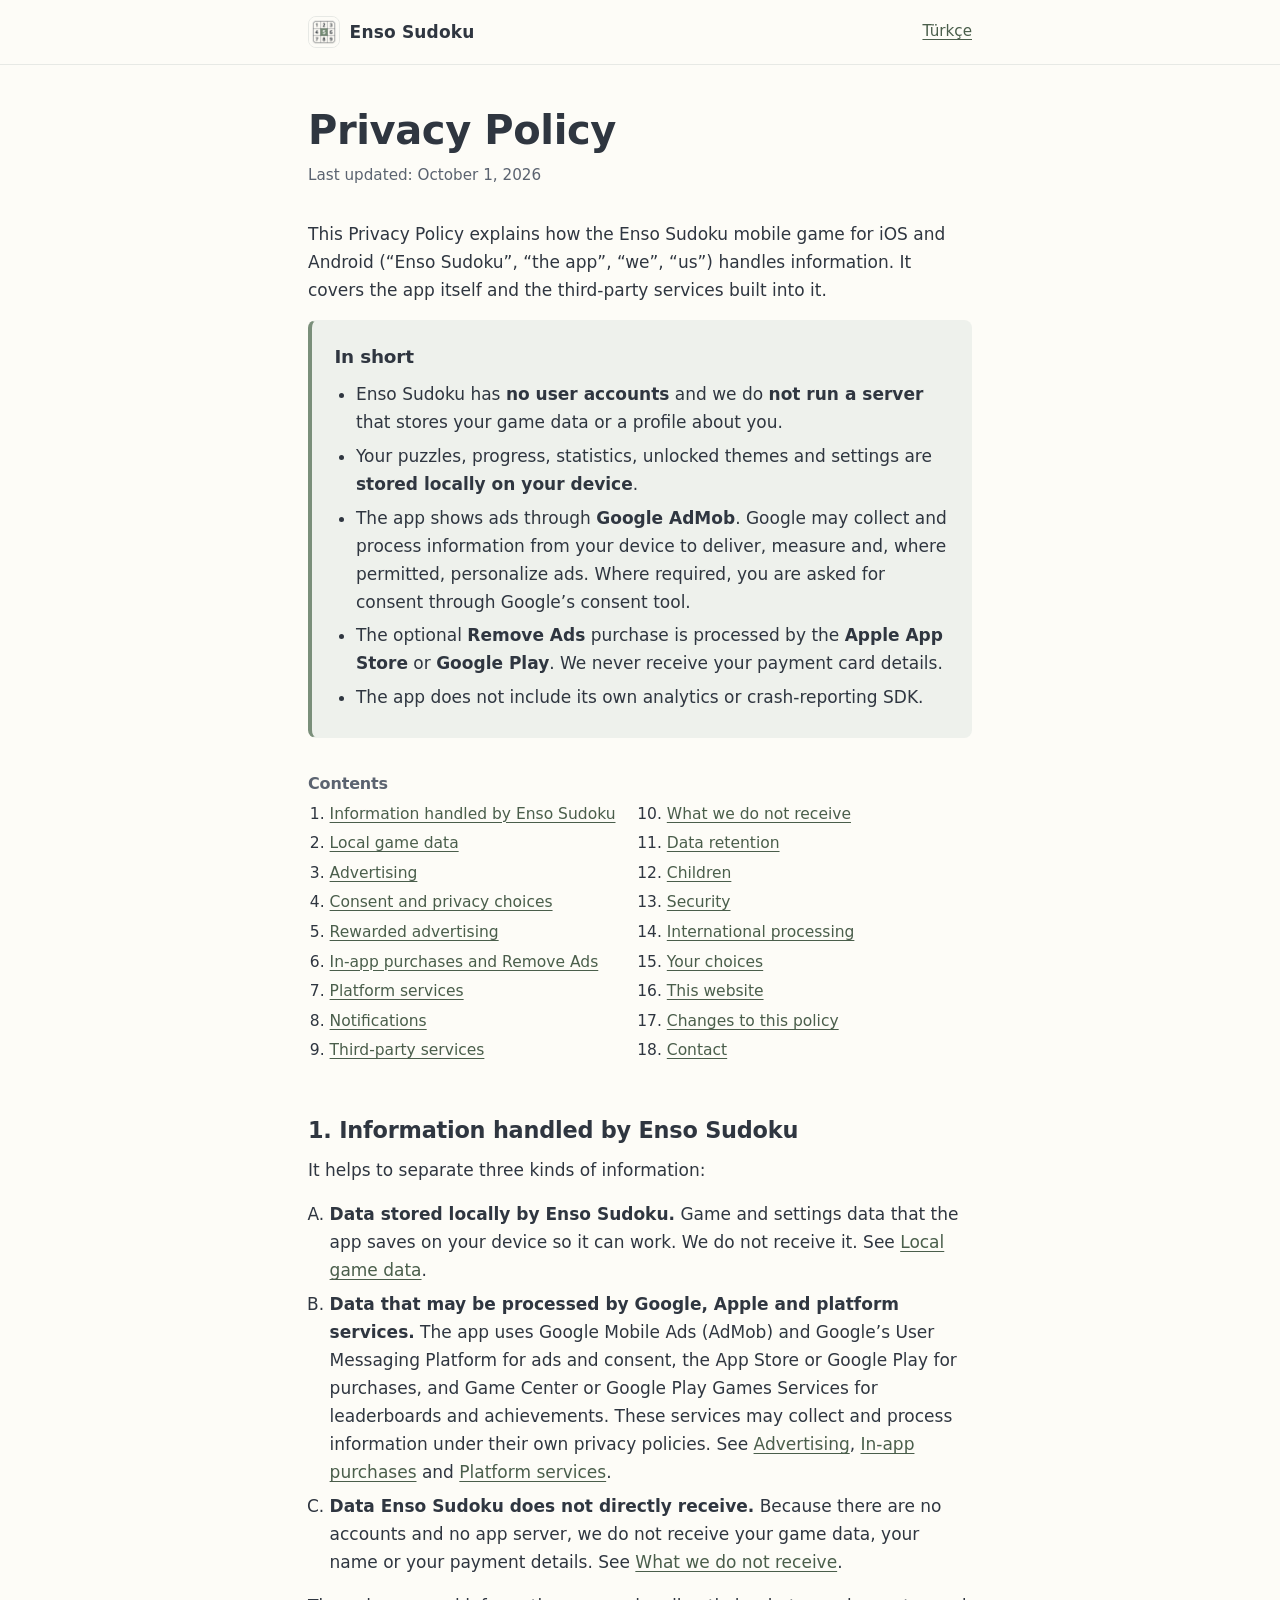
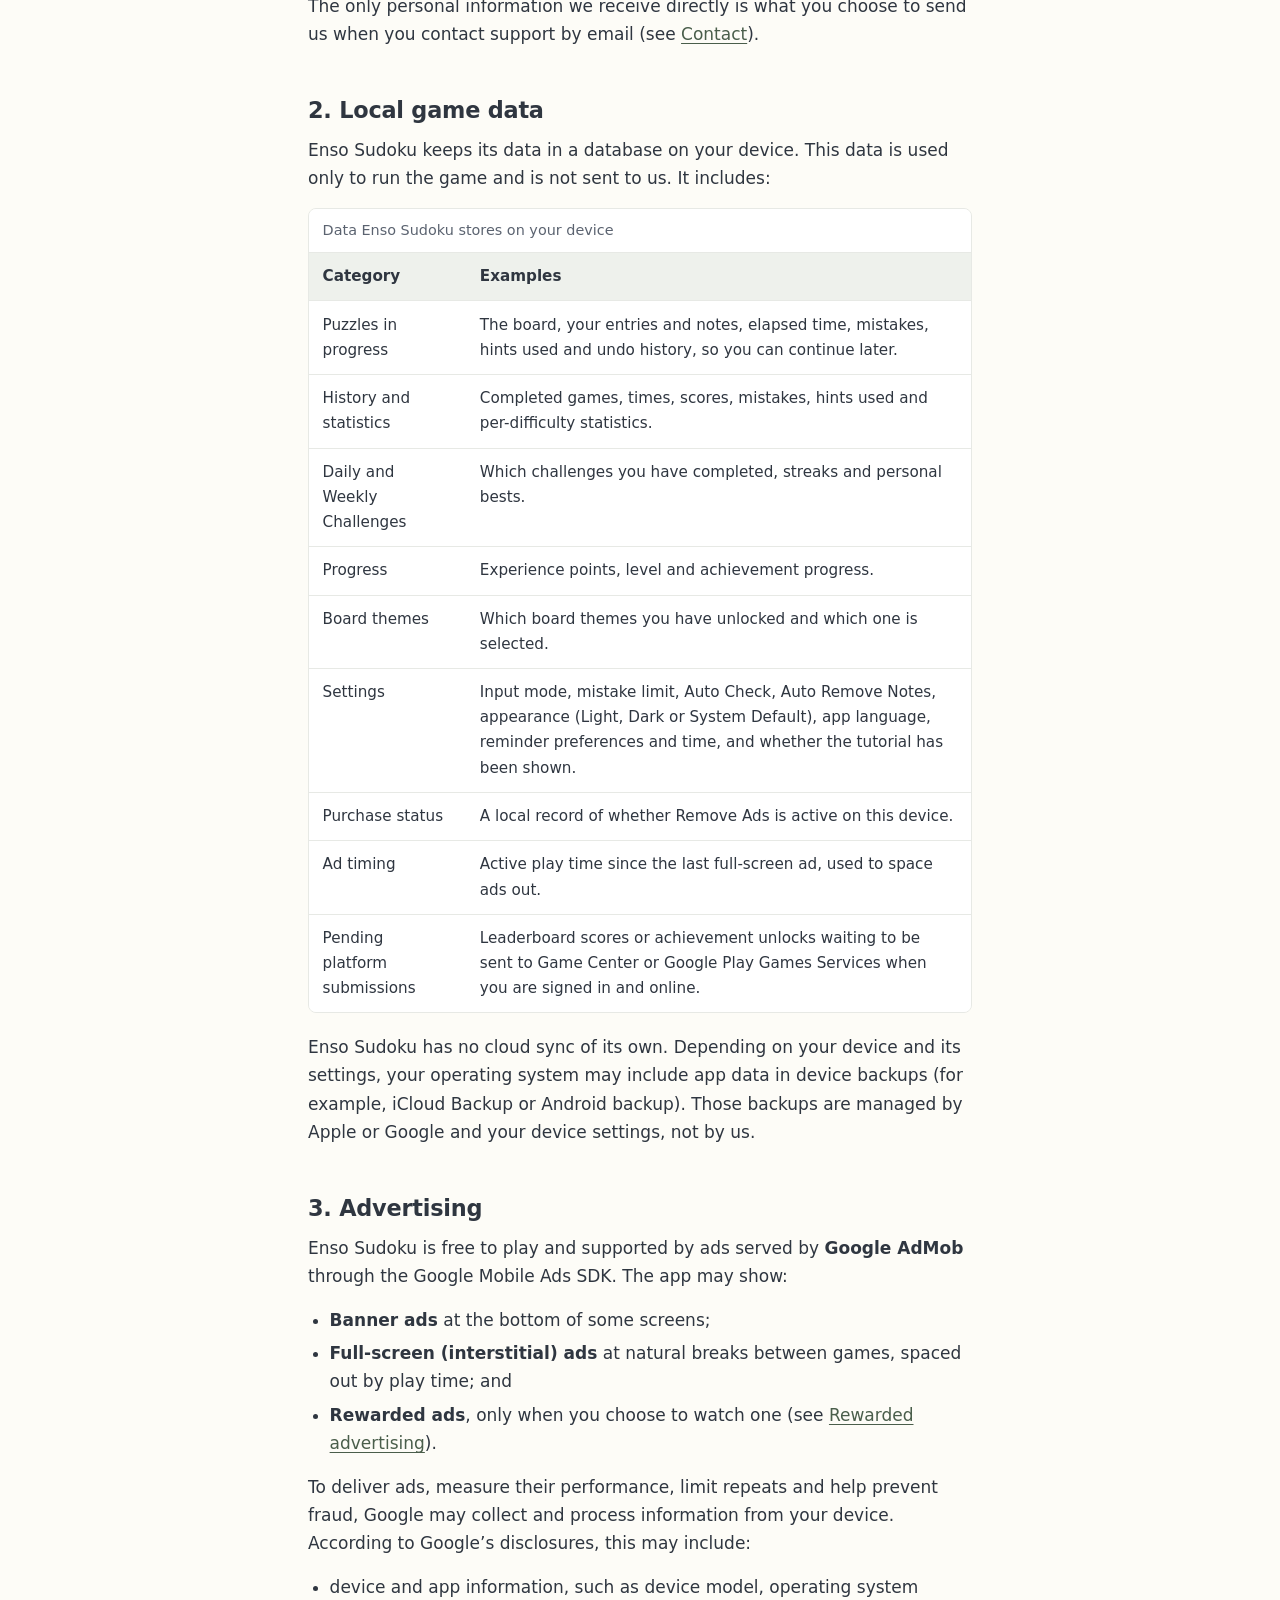
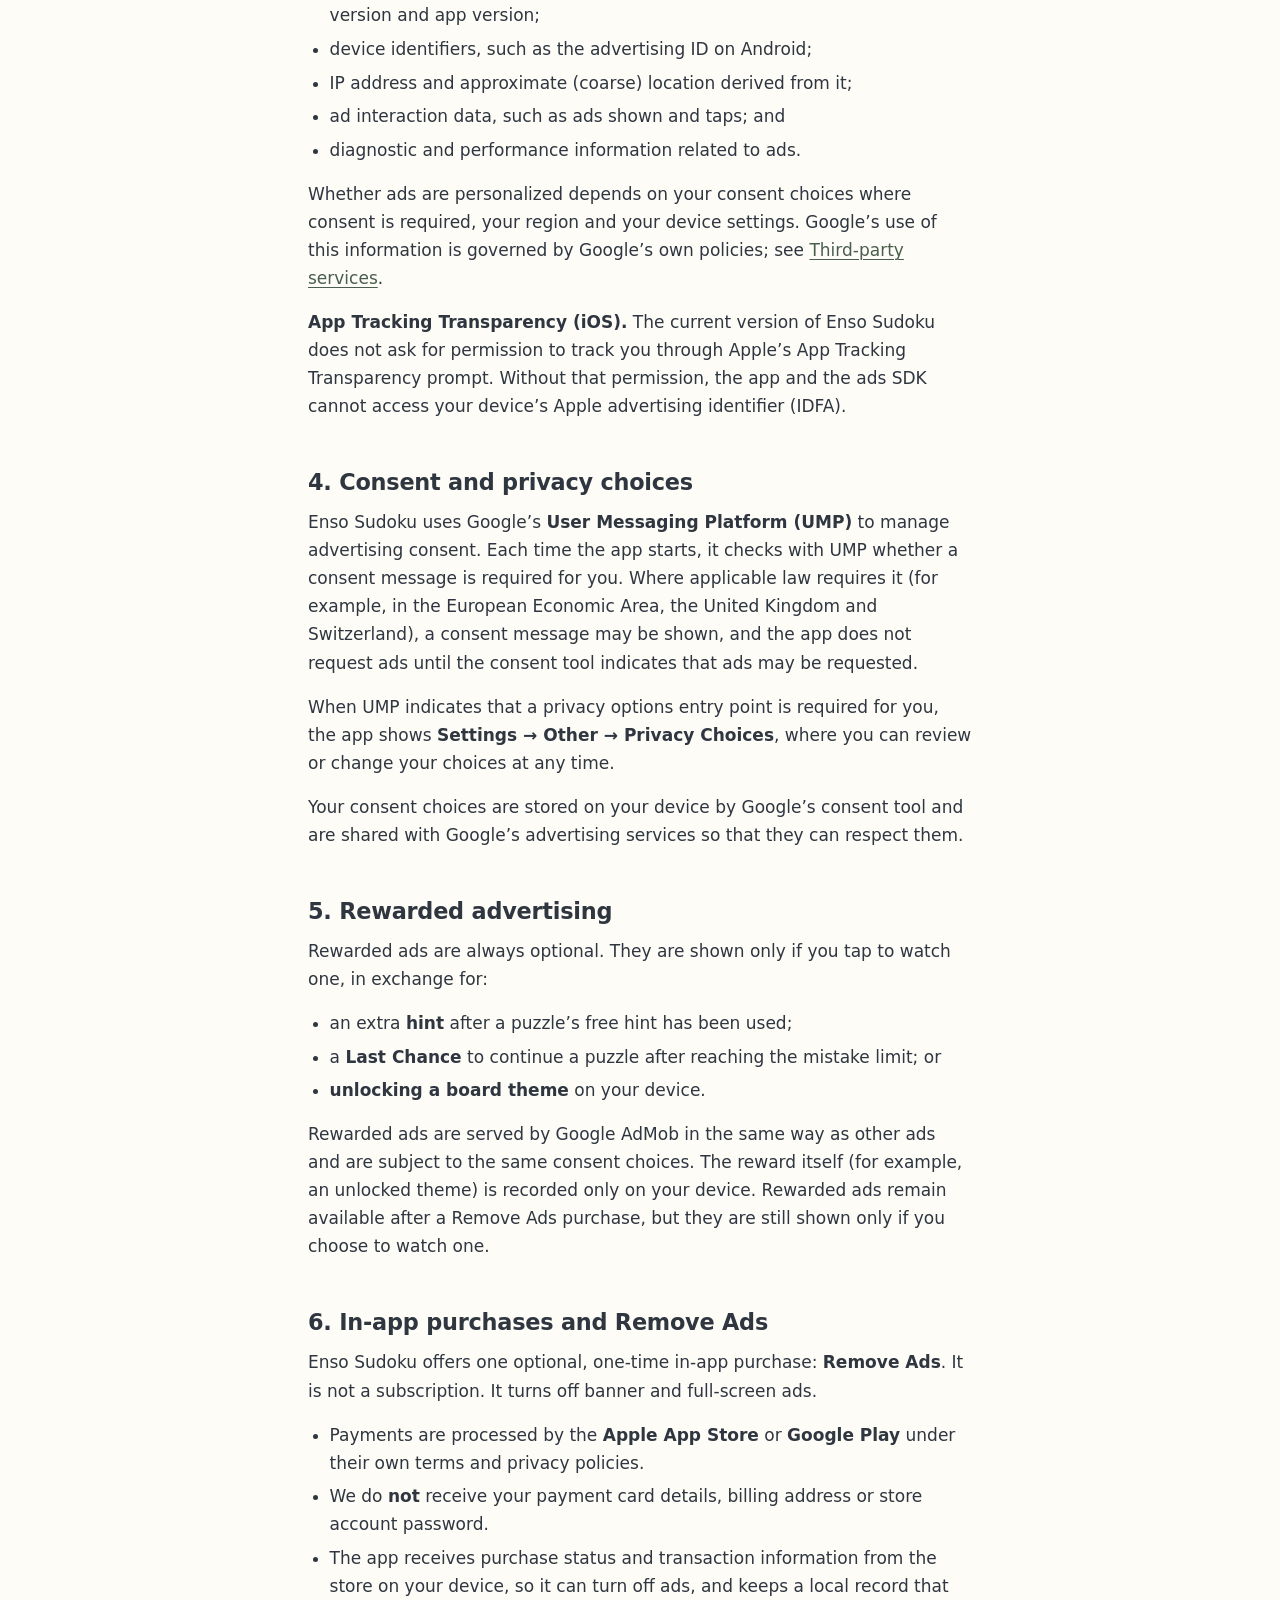
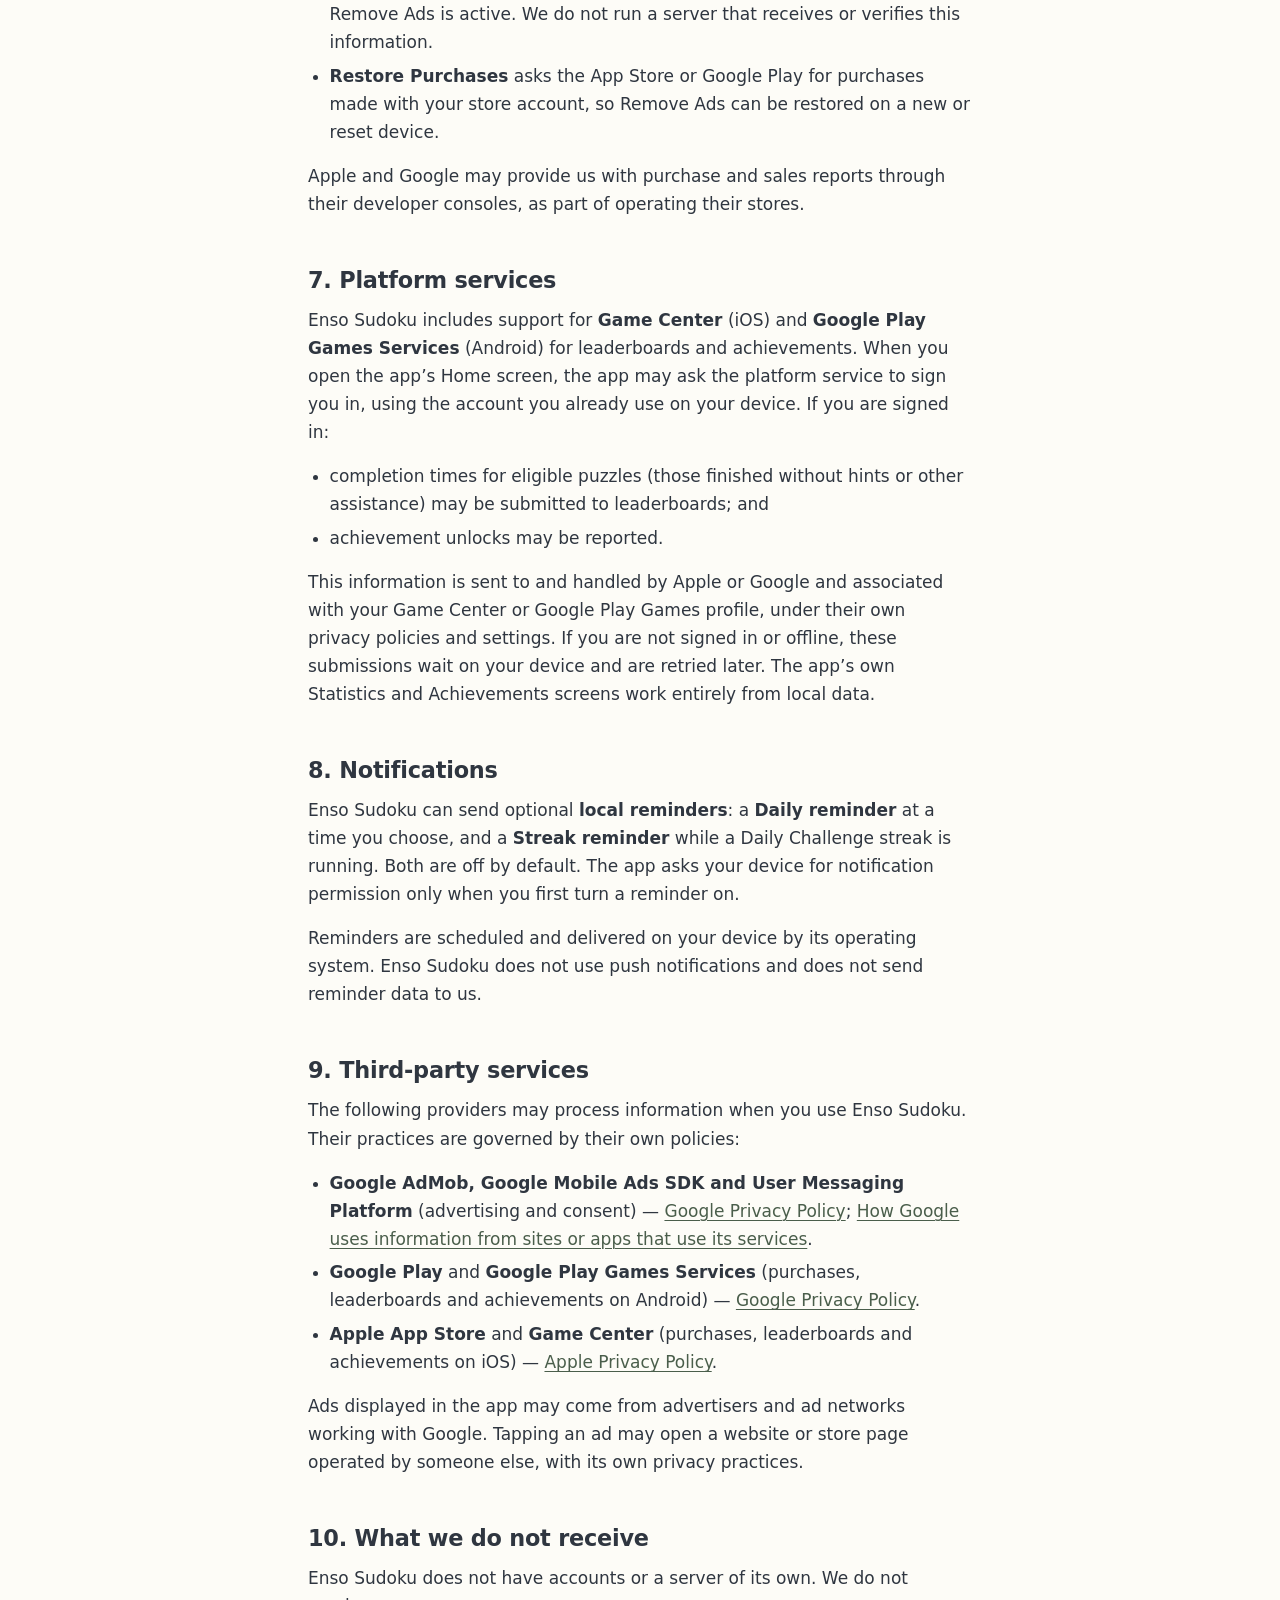
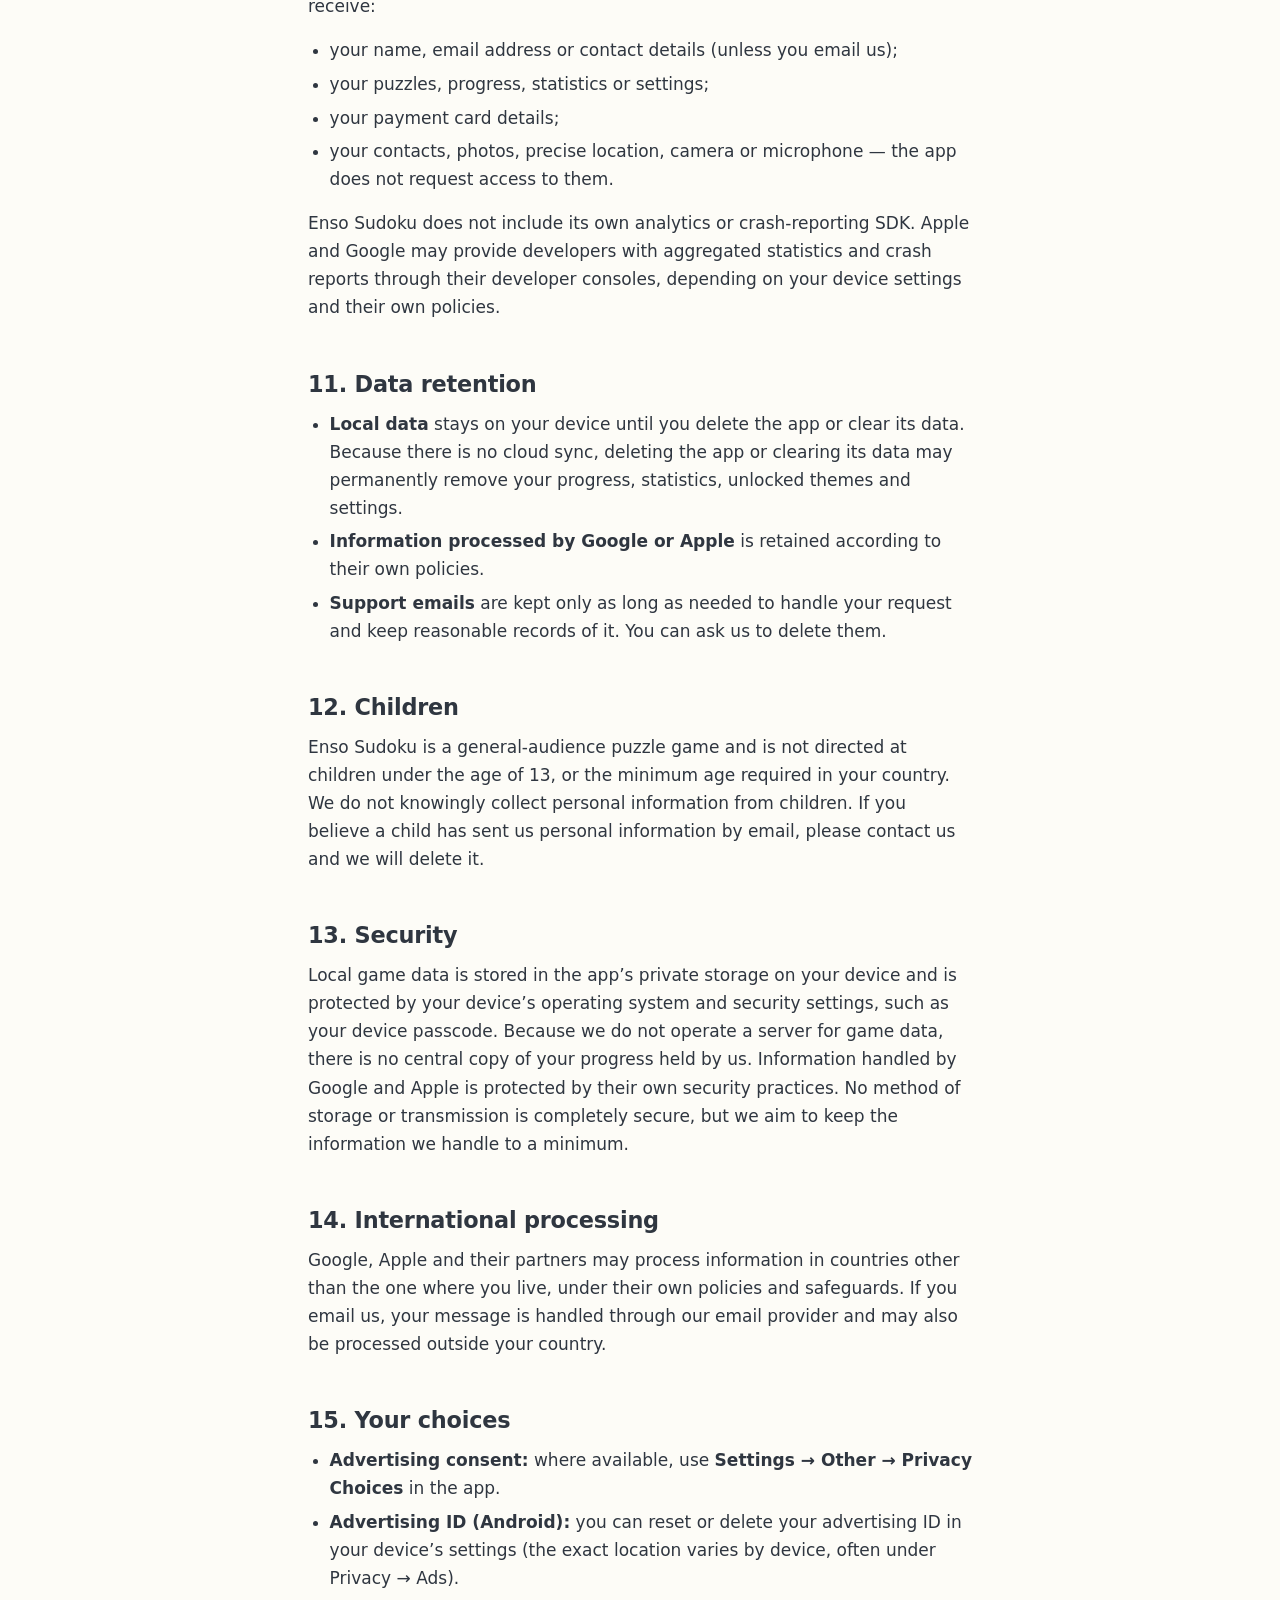
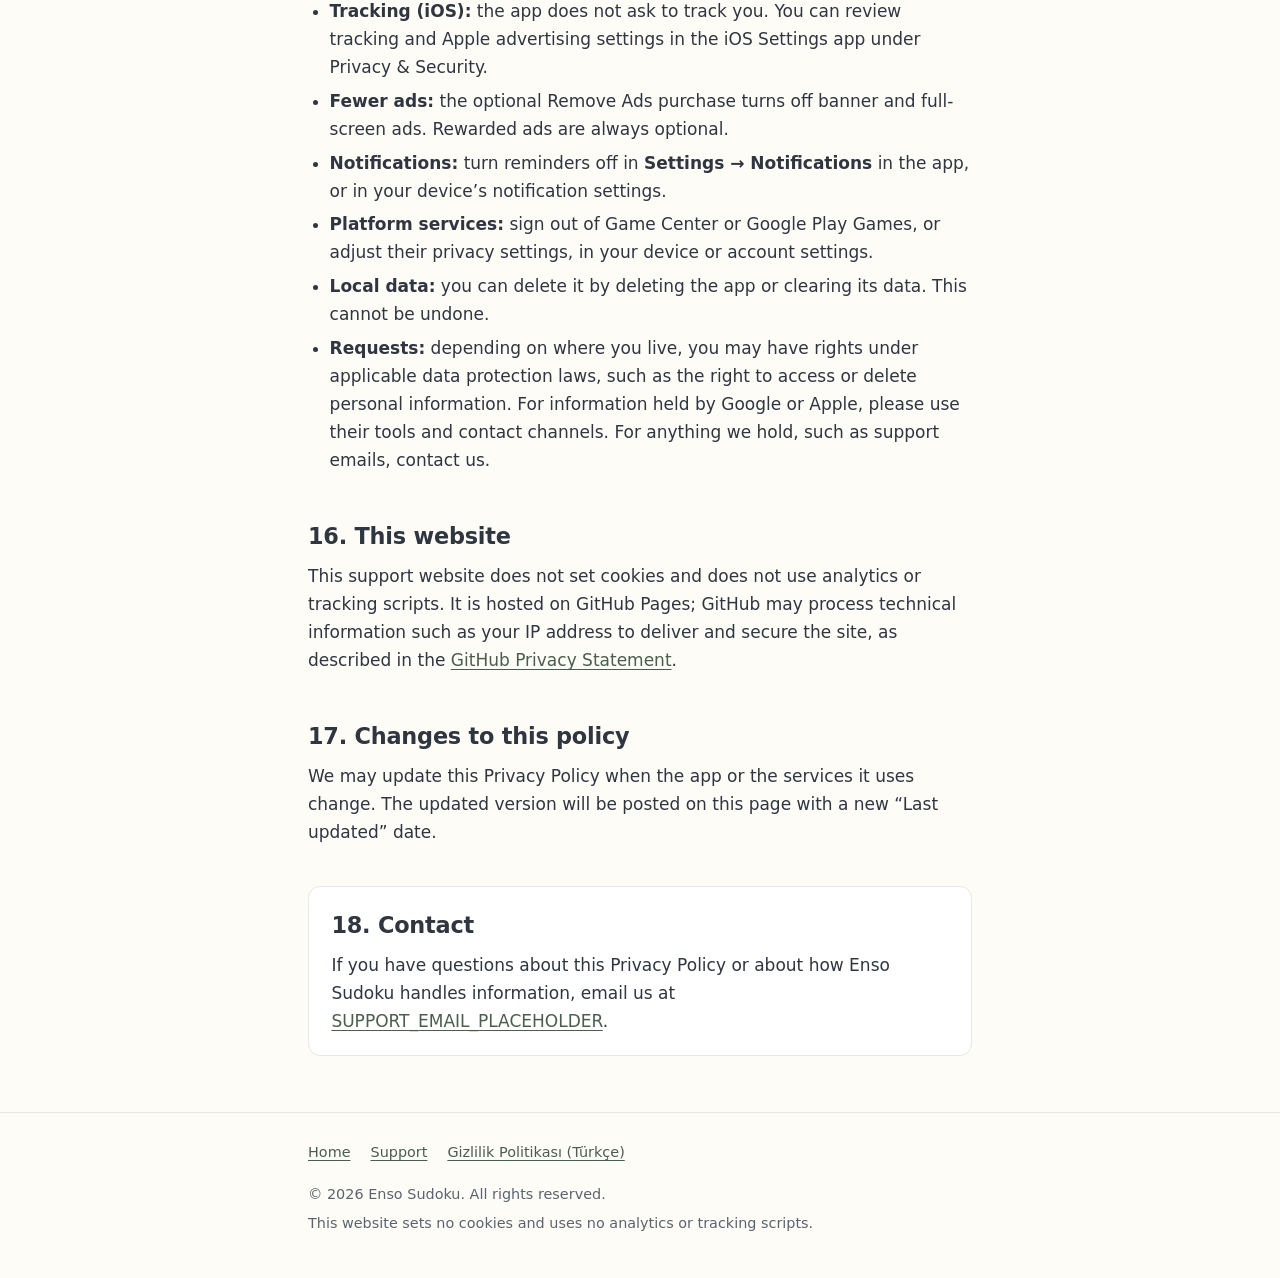
==== privacy/index.html @ 33f98cc6 "feat: launch Enso Sudoku support site Static GitHub Pages site with the public Privacy Policy and Su" ====
<!doctype html>
<html lang="en">
<head>
  <meta charset="utf-8">
  <meta name="viewport" content="width=device-width, initial-scale=1">
  <title>Privacy Policy — Enso Sudoku</title>
  <meta name="description" content="Privacy Policy for the Enso Sudoku mobile game: what is stored on your device, how advertising, consent, purchases and platform services work, and how to contact us.">
  <link rel="canonical" href="https://ozturkbay.github.io/enso-sudoku-support/privacy/">
  <link rel="alternate" hreflang="en" href="https://ozturkbay.github.io/enso-sudoku-support/privacy/">
  <link rel="alternate" hreflang="tr" href="https://ozturkbay.github.io/enso-sudoku-support/privacy/tr/">
  <meta name="theme-color" content="#FDFCF7" media="(prefers-color-scheme: light)">
  <meta name="theme-color" content="#1F242B" media="(prefers-color-scheme: dark)">
  <link rel="icon" type="image/png" sizes="64x64" href="../assets/images/favicon.png">
  <link rel="apple-touch-icon" href="../assets/images/apple-touch-icon.png">
  <link rel="stylesheet" href="../assets/css/styles.css">
</head>
<body>
  <a class="skip-link" href="#main">Skip to content</a>

  <header class="site-header">
    <div class="container">
      <a class="brand" href="../">
        <img src="../assets/images/enso-icon.png" alt="" width="32" height="32">
        <span>Enso Sudoku</span>
      </a>
      <a class="lang-switch" href="tr/" hreflang="tr" lang="tr">Türkçe</a>
    </div>
  </header>

  <main id="main">
    <div class="container">
      <h1>Privacy Policy</h1>
      <p class="meta">Last updated: October 1, 2026</p>

      <p>This Privacy Policy explains how the Enso Sudoku mobile game for iOS and Android (“Enso Sudoku”, “the app”, “we”, “us”) handles information. It covers the app itself and the third-party services built into it.</p>

      <section class="card summary" aria-labelledby="summary">
        <h2 id="summary">In short</h2>
        <ul>
          <li>Enso Sudoku has <strong>no user accounts</strong> and we do <strong>not run a server</strong> that stores your game data or a profile about you.</li>
          <li>Your puzzles, progress, statistics, unlocked themes and settings are <strong>stored locally on your device</strong>.</li>
          <li>The app shows ads through <strong>Google AdMob</strong>. Google may collect and process information from your device to deliver, measure and, where permitted, personalize ads. Where required, you are asked for consent through Google’s consent tool.</li>
          <li>The optional <strong>Remove Ads</strong> purchase is processed by the <strong>Apple App Store</strong> or <strong>Google Play</strong>. We never receive your payment card details.</li>
          <li>The app does not include its own analytics or crash-reporting SDK.</li>
        </ul>
      </section>

      <nav class="toc" aria-labelledby="toc-title">
        <h2 id="toc-title">Contents</h2>
        <ol>
          <li><a href="#information">Information handled by Enso Sudoku</a></li>
          <li><a href="#local-data">Local game data</a></li>
          <li><a href="#advertising">Advertising</a></li>
          <li><a href="#consent">Consent and privacy choices</a></li>
          <li><a href="#rewarded">Rewarded advertising</a></li>
          <li><a href="#purchases">In-app purchases and Remove Ads</a></li>
          <li><a href="#platform">Platform services</a></li>
          <li><a href="#notifications">Notifications</a></li>
          <li><a href="#third-parties">Third-party services</a></li>
          <li><a href="#not-received">What we do not receive</a></li>
          <li><a href="#retention">Data retention</a></li>
          <li><a href="#children">Children</a></li>
          <li><a href="#security">Security</a></li>
          <li><a href="#international">International processing</a></li>
          <li><a href="#choices">Your choices</a></li>
          <li><a href="#website">This website</a></li>
          <li><a href="#changes">Changes to this policy</a></li>
          <li><a href="#contact">Contact</a></li>
        </ol>
      </nav>

      <section aria-labelledby="information">
        <h2 id="information">1. Information handled by Enso Sudoku</h2>
        <p>It helps to separate three kinds of information:</p>
        <ol type="A">
          <li><strong>Data stored locally by Enso Sudoku.</strong> Game and settings data that the app saves on your device so it can work. We do not receive it. See <a href="#local-data">Local game data</a>.</li>
          <li><strong>Data that may be processed by Google, Apple and platform services.</strong> The app uses Google Mobile Ads (AdMob) and Google’s User Messaging Platform for ads and consent, the App Store or Google Play for purchases, and Game Center or Google Play Games Services for leaderboards and achievements. These services may collect and process information under their own privacy policies. See <a href="#advertising">Advertising</a>, <a href="#purchases">In-app purchases</a> and <a href="#platform">Platform services</a>.</li>
          <li><strong>Data Enso Sudoku does not directly receive.</strong> Because there are no accounts and no app server, we do not receive your game data, your name or your payment details. See <a href="#not-received">What we do not receive</a>.</li>
        </ol>
        <p>The only personal information we receive directly is what you choose to send us when you contact support by email (see <a href="#contact">Contact</a>).</p>
      </section>

      <section aria-labelledby="local-data">
        <h2 id="local-data">2. Local game data</h2>
        <p>Enso Sudoku keeps its data in a database on your device. This data is used only to run the game and is not sent to us. It includes:</p>
        <div class="table-wrap">
          <table>
            <caption>Data Enso Sudoku stores on your device</caption>
            <thead>
              <tr><th scope="col">Category</th><th scope="col">Examples</th></tr>
            </thead>
            <tbody>
              <tr><td>Puzzles in progress</td><td>The board, your entries and notes, elapsed time, mistakes, hints used and undo history, so you can continue later.</td></tr>
              <tr><td>History and statistics</td><td>Completed games, times, scores, mistakes, hints used and per-difficulty statistics.</td></tr>
              <tr><td>Daily and Weekly Challenges</td><td>Which challenges you have completed, streaks and personal bests.</td></tr>
              <tr><td>Progress</td><td>Experience points, level and achievement progress.</td></tr>
              <tr><td>Board themes</td><td>Which board themes you have unlocked and which one is selected.</td></tr>
              <tr><td>Settings</td><td>Input mode, mistake limit, Auto Check, Auto Remove Notes, appearance (Light, Dark or System Default), app language, reminder preferences and time, and whether the tutorial has been shown.</td></tr>
              <tr><td>Purchase status</td><td>A local record of whether Remove Ads is active on this device.</td></tr>
              <tr><td>Ad timing</td><td>Active play time since the last full-screen ad, used to space ads out.</td></tr>
              <tr><td>Pending platform submissions</td><td>Leaderboard scores or achievement unlocks waiting to be sent to Game Center or Google Play Games Services when you are signed in and online.</td></tr>
            </tbody>
          </table>
        </div>
        <p>Enso Sudoku has no cloud sync of its own. Depending on your device and its settings, your operating system may include app data in device backups (for example, iCloud Backup or Android backup). Those backups are managed by Apple or Google and your device settings, not by us.</p>
      </section>

      <section aria-labelledby="advertising">
        <h2 id="advertising">3. Advertising</h2>
        <p>Enso Sudoku is free to play and supported by ads served by <strong>Google AdMob</strong> through the Google Mobile Ads SDK. The app may show:</p>
        <ul>
          <li><strong>Banner ads</strong> at the bottom of some screens;</li>
          <li><strong>Full-screen (interstitial) ads</strong> at natural breaks between games, spaced out by play time; and</li>
          <li><strong>Rewarded ads</strong>, only when you choose to watch one (see <a href="#rewarded">Rewarded advertising</a>).</li>
        </ul>
        <p>To deliver ads, measure their performance, limit repeats and help prevent fraud, Google may collect and process information from your device. According to Google’s disclosures, this may include:</p>
        <ul>
          <li>device and app information, such as device model, operating system version and app version;</li>
          <li>device identifiers, such as the advertising ID on Android;</li>
          <li>IP address and approximate (coarse) location derived from it;</li>
          <li>ad interaction data, such as ads shown and taps; and</li>
          <li>diagnostic and performance information related to ads.</li>
        </ul>
        <p>Whether ads are personalized depends on your consent choices where consent is required, your region and your device settings. Google’s use of this information is governed by Google’s own policies; see <a href="#third-parties">Third-party services</a>.</p>
        <p><strong>App Tracking Transparency (iOS).</strong> The current version of Enso Sudoku does not ask for permission to track you through Apple’s App Tracking Transparency prompt. Without that permission, the app and the ads SDK cannot access your device’s Apple advertising identifier (IDFA).</p>
      </section>

      <section aria-labelledby="consent">
        <h2 id="consent">4. Consent and privacy choices</h2>
        <p>Enso Sudoku uses Google’s <strong>User Messaging Platform (UMP)</strong> to manage advertising consent. Each time the app starts, it checks with UMP whether a consent message is required for you. Where applicable law requires it (for example, in the European Economic Area, the United Kingdom and Switzerland), a consent message may be shown, and the app does not request ads until the consent tool indicates that ads may be requested.</p>
        <p>When UMP indicates that a privacy options entry point is required for you, the app shows <span class="path">Settings → Other → Privacy Choices</span>, where you can review or change your choices at any time.</p>
        <p>Your consent choices are stored on your device by Google’s consent tool and are shared with Google’s advertising services so that they can respect them.</p>
      </section>

      <section aria-labelledby="rewarded">
        <h2 id="rewarded">5. Rewarded advertising</h2>
        <p>Rewarded ads are always optional. They are shown only if you tap to watch one, in exchange for:</p>
        <ul>
          <li>an extra <strong>hint</strong> after a puzzle’s free hint has been used;</li>
          <li>a <strong>Last Chance</strong> to continue a puzzle after reaching the mistake limit; or</li>
          <li><strong>unlocking a board theme</strong> on your device.</li>
        </ul>
        <p>Rewarded ads are served by Google AdMob in the same way as other ads and are subject to the same consent choices. The reward itself (for example, an unlocked theme) is recorded only on your device. Rewarded ads remain available after a Remove Ads purchase, but they are still shown only if you choose to watch one.</p>
      </section>

      <section aria-labelledby="purchases">
        <h2 id="purchases">6. In-app purchases and Remove Ads</h2>
        <p>Enso Sudoku offers one optional, one-time in-app purchase: <strong>Remove Ads</strong>. It is not a subscription. It turns off banner and full-screen ads.</p>
        <ul>
          <li>Payments are processed by the <strong>Apple App Store</strong> or <strong>Google Play</strong> under their own terms and privacy policies.</li>
          <li>We do <strong>not</strong> receive your payment card details, billing address or store account password.</li>
          <li>The app receives purchase status and transaction information from the store on your device, so it can turn off ads, and keeps a local record that Remove Ads is active. We do not run a server that receives or verifies this information.</li>
          <li><strong>Restore Purchases</strong> asks the App Store or Google Play for purchases made with your store account, so Remove Ads can be restored on a new or reset device.</li>
        </ul>
        <p>Apple and Google may provide us with purchase and sales reports through their developer consoles, as part of operating their stores.</p>
      </section>

      <section aria-labelledby="platform">
        <h2 id="platform">7. Platform services</h2>
        <p>Enso Sudoku includes support for <strong>Game Center</strong> (iOS) and <strong>Google Play Games Services</strong> (Android) for leaderboards and achievements. When you open the app’s Home screen, the app may ask the platform service to sign you in, using the account you already use on your device. If you are signed in:</p>
        <ul>
          <li>completion times for eligible puzzles (those finished without hints or other assistance) may be submitted to leaderboards; and</li>
          <li>achievement unlocks may be reported.</li>
        </ul>
        <p>This information is sent to and handled by Apple or Google and associated with your Game Center or Google Play Games profile, under their own privacy policies and settings. If you are not signed in or offline, these submissions wait on your device and are retried later. The app’s own Statistics and Achievements screens work entirely from local data.</p>
      </section>

      <section aria-labelledby="notifications">
        <h2 id="notifications">8. Notifications</h2>
        <p>Enso Sudoku can send optional <strong>local reminders</strong>: a <strong>Daily reminder</strong> at a time you choose, and a <strong>Streak reminder</strong> while a Daily Challenge streak is running. Both are off by default. The app asks your device for notification permission only when you first turn a reminder on.</p>
        <p>Reminders are scheduled and delivered on your device by its operating system. Enso Sudoku does not use push notifications and does not send reminder data to us.</p>
      </section>

      <section aria-labelledby="third-parties">
        <h2 id="third-parties">9. Third-party services</h2>
        <p>The following providers may process information when you use Enso Sudoku. Their practices are governed by their own policies:</p>
        <ul>
          <li><strong>Google AdMob, Google Mobile Ads SDK and User Messaging Platform</strong> (advertising and consent) — <a href="https://policies.google.com/privacy">Google Privacy Policy</a>; <a href="https://policies.google.com/technologies/partner-sites">How Google uses information from sites or apps that use its services</a>.</li>
          <li><strong>Google Play</strong> and <strong>Google Play Games Services</strong> (purchases, leaderboards and achievements on Android) — <a href="https://policies.google.com/privacy">Google Privacy Policy</a>.</li>
          <li><strong>Apple App Store</strong> and <strong>Game Center</strong> (purchases, leaderboards and achievements on iOS) — <a href="https://www.apple.com/legal/privacy/">Apple Privacy Policy</a>.</li>
        </ul>
        <p>Ads displayed in the app may come from advertisers and ad networks working with Google. Tapping an ad may open a website or store page operated by someone else, with its own privacy practices.</p>
      </section>

      <section aria-labelledby="not-received">
        <h2 id="not-received">10. What we do not receive</h2>
        <p>Enso Sudoku does not have accounts or a server of its own. We do not receive:</p>
        <ul>
          <li>your name, email address or contact details (unless you email us);</li>
          <li>your puzzles, progress, statistics or settings;</li>
          <li>your payment card details;</li>
          <li>your contacts, photos, precise location, camera or microphone — the app does not request access to them.</li>
        </ul>
        <p>Enso Sudoku does not include its own analytics or crash-reporting SDK. Apple and Google may provide developers with aggregated statistics and crash reports through their developer consoles, depending on your device settings and their own policies.</p>
      </section>

      <section aria-labelledby="retention">
        <h2 id="retention">11. Data retention</h2>
        <ul>
          <li><strong>Local data</strong> stays on your device until you delete the app or clear its data. Because there is no cloud sync, deleting the app or clearing its data may permanently remove your progress, statistics, unlocked themes and settings.</li>
          <li><strong>Information processed by Google or Apple</strong> is retained according to their own policies.</li>
          <li><strong>Support emails</strong> are kept only as long as needed to handle your request and keep reasonable records of it. You can ask us to delete them.</li>
        </ul>
      </section>

      <section aria-labelledby="children">
        <h2 id="children">12. Children</h2>
        <p>Enso Sudoku is a general-audience puzzle game and is not directed at children under the age of 13, or the minimum age required in your country. We do not knowingly collect personal information from children. If you believe a child has sent us personal information by email, please contact us and we will delete it.</p>
      </section>

      <section aria-labelledby="security">
        <h2 id="security">13. Security</h2>
        <p>Local game data is stored in the app’s private storage on your device and is protected by your device’s operating system and security settings, such as your device passcode. Because we do not operate a server for game data, there is no central copy of your progress held by us. Information handled by Google and Apple is protected by their own security practices. No method of storage or transmission is completely secure, but we aim to keep the information we handle to a minimum.</p>
      </section>

      <section aria-labelledby="international">
        <h2 id="international">14. International processing</h2>
        <p>Google, Apple and their partners may process information in countries other than the one where you live, under their own policies and safeguards. If you email us, your message is handled through our email provider and may also be processed outside your country.</p>
      </section>

      <section aria-labelledby="choices">
        <h2 id="choices">15. Your choices</h2>
        <ul>
          <li><strong>Advertising consent:</strong> where available, use <span class="path">Settings → Other → Privacy Choices</span> in the app.</li>
          <li><strong>Advertising ID (Android):</strong> you can reset or delete your advertising ID in your device’s settings (the exact location varies by device, often under Privacy → Ads).</li>
          <li><strong>Tracking (iOS):</strong> the app does not ask to track you. You can review tracking and Apple advertising settings in the iOS Settings app under Privacy &amp; Security.</li>
          <li><strong>Fewer ads:</strong> the optional Remove Ads purchase turns off banner and full-screen ads. Rewarded ads are always optional.</li>
          <li><strong>Notifications:</strong> turn reminders off in <span class="path">Settings → Notifications</span> in the app, or in your device’s notification settings.</li>
          <li><strong>Platform services:</strong> sign out of Game Center or Google Play Games, or adjust their privacy settings, in your device or account settings.</li>
          <li><strong>Local data:</strong> you can delete it by deleting the app or clearing its data. This cannot be undone.</li>
          <li><strong>Requests:</strong> depending on where you live, you may have rights under applicable data protection laws, such as the right to access or delete personal information. For information held by Google or Apple, please use their tools and contact channels. For anything we hold, such as support emails, contact us.</li>
        </ul>
      </section>

      <section aria-labelledby="website">
        <h2 id="website">16. This website</h2>
        <p>This support website does not set cookies and does not use analytics or tracking scripts. It is hosted on GitHub Pages; GitHub may process technical information such as your IP address to deliver and secure the site, as described in the <a href="https://docs.github.com/en/site-policy/privacy-policies/github-general-privacy-statement">GitHub Privacy Statement</a>.</p>
      </section>

      <section aria-labelledby="changes">
        <h2 id="changes">17. Changes to this policy</h2>
        <p>We may update this Privacy Policy when the app or the services it uses change. The updated version will be posted on this page with a new “Last updated” date.</p>
      </section>

      <section class="card contact" aria-labelledby="contact">
        <h2 id="contact">18. Contact</h2>
        <p>If you have questions about this Privacy Policy or about how Enso Sudoku handles information, email us at <a href="mailto:SUPPORT_EMAIL_PLACEHOLDER">SUPPORT_EMAIL_PLACEHOLDER</a>.</p>
      </section>
    </div>
  </main>

  <footer class="site-footer">
    <div class="container">
      <nav aria-label="Footer">
        <ul>
          <li><a href="../">Home</a></li>
          <li><a href="../support/">Support</a></li>
          <li><a href="tr/" hreflang="tr" lang="tr">Gizlilik Politikası (Türkçe)</a></li>
        </ul>
      </nav>
      <p>&copy; 2026 Enso Sudoku. All rights reserved.</p>
      <p>This website sets no cookies and uses no analytics or tracking scripts.</p>
    </div>
  </footer>
</body>
</html>
---- assets/css/styles.css ----
/* Enso Sudoku — support site
   Plain CSS, system fonts, no external resources. */

:root {
  /* Brand */
  --sage: #7a8f7a;
  --charcoal: #2f3640;
  --ivory: #fdfcf7;
  --mist: #e7e9e5;

  /* Roles (light) */
  --bg: var(--ivory);
  --surface: #ffffff;
  --text: var(--charcoal);
  --text-muted: #5b6370;
  --border: var(--mist);
  --accent: var(--sage);
  --accent-strong: #4a5e4b; /* sage darkened for text-level contrast */
  --accent-soft: #eef1ec;
  --focus: #4a5e4b;

  --radius: 12px;
  --radius-sm: 8px;
  --measure: 44rem;
  --gutter: 1.25rem;

  --font: -apple-system, BlinkMacSystemFont, "Segoe UI", system-ui, Roboto,
    "Helvetica Neue", Arial, sans-serif;

  color-scheme: light dark;
}

@media (prefers-color-scheme: dark) {
  :root {
    --bg: #1f242b;
    --surface: #2a3038;
    --text: #ecede8;
    --text-muted: #b4b9b1;
    --border: #3a414b;
    --accent: #7a8f7a;
    --accent-strong: #a9bba9;
    --accent-soft: #283029;
    --focus: #a9bba9;
  }
}

*,
*::before,
*::after {
  box-sizing: border-box;
}

html {
  -webkit-text-size-adjust: 100%;
  text-size-adjust: 100%;
}

body {
  margin: 0;
  background: var(--bg);
  color: var(--text);
  font-family: var(--font);
  font-size: 1.0625rem;
  line-height: 1.65;
  overflow-wrap: break-word;
}

img {
  max-width: 100%;
  height: auto;
  display: block;
}

/* Links & focus */

a {
  color: var(--accent-strong);
  text-decoration: underline;
  text-decoration-thickness: 1px;
  text-underline-offset: 0.18em;
}

a:hover {
  text-decoration-thickness: 2px;
}

:focus-visible {
  outline: 3px solid var(--focus);
  outline-offset: 3px;
  border-radius: 4px;
}

.skip-link {
  position: absolute;
  left: 1rem;
  top: -100px;
  background: var(--surface);
  color: var(--text);
  padding: 0.6rem 1rem;
  border: 1px solid var(--border);
  border-radius: var(--radius-sm);
  z-index: 10;
}

.skip-link:focus {
  top: 1rem;
}

/* Layout */

.container {
  width: 100%;
  max-width: var(--measure);
  margin: 0 auto;
  padding: 0 var(--gutter);
}

.site-header {
  border-bottom: 1px solid var(--border);
}

.site-header .container {
  display: flex;
  align-items: center;
  justify-content: space-between;
  gap: 1rem;
  min-height: 4rem;
}

.brand {
  display: inline-flex;
  align-items: center;
  gap: 0.6rem;
  color: var(--text);
  font-weight: 600;
  text-decoration: none;
  letter-spacing: 0.01em;
}

.brand img {
  width: 32px;
  height: 32px;
  border-radius: 8px;
  border: 1px solid var(--border);
}

.lang-switch {
  font-size: 0.95rem;
  white-space: nowrap;
}

main {
  padding: 2.5rem 0 3.5rem;
}

.site-footer {
  border-top: 1px solid var(--border);
  color: var(--text-muted);
  font-size: 0.9rem;
  padding: 1.75rem 0 2.25rem;
}

.site-footer p {
  margin: 0.35rem 0;
}

.site-footer nav ul {
  list-style: none;
  margin: 0 0 0.75rem;
  padding: 0;
  display: flex;
  flex-wrap: wrap;
  gap: 0.4rem 1.25rem;
}

/* Typography */

h1,
h2,
h3 {
  line-height: 1.25;
  letter-spacing: -0.01em;
  color: var(--text);
}

h1 {
  font-size: clamp(1.9rem, 1.4rem + 2.2vw, 2.5rem);
  font-weight: 650;
  margin: 0 0 0.5rem;
}

h2 {
  font-size: 1.4rem;
  font-weight: 620;
  margin: 2.75rem 0 0.75rem;
  padding-top: 0.25rem;
}

h3 {
  font-size: 1.1rem;
  font-weight: 620;
  margin: 1.75rem 0 0.4rem;
}

p,
ul,
ol {
  margin: 0 0 1rem;
}

ul,
ol {
  padding-left: 1.35rem;
}

li {
  margin-bottom: 0.35rem;
}

strong {
  font-weight: 620;
}

.lead {
  font-size: 1.15rem;
  color: var(--text-muted);
  margin-bottom: 1.25rem;
}

.meta {
  color: var(--text-muted);
  font-size: 0.95rem;
  margin-bottom: 2rem;
}

.muted {
  color: var(--text-muted);
}

code,
kbd {
  font-family: ui-monospace, SFMono-Regular, Menlo, Consolas, monospace;
  font-size: 0.9em;
}

/* Section anchors land below the top edge */
[id] {
  scroll-margin-top: 1.25rem;
}

/* Hero (home) */

.hero {
  text-align: center;
  padding: 1.5rem 0 1rem;
}

.hero img {
  width: 112px;
  height: 112px;
  margin: 0 auto 1.5rem;
  border-radius: 24px;
  border: 1px solid var(--border);
}

.hero .lead {
  margin: 0 auto 0.25rem;
  max-width: 30rem;
}

.hero .lead[lang] {
  font-size: 1rem;
}

/* Cards */

.card {
  background: var(--surface);
  border: 1px solid var(--border);
  border-radius: var(--radius);
  padding: 1.25rem 1.4rem;
}

.card > :first-child {
  margin-top: 0;
}

.card > :last-child {
  margin-bottom: 0;
}

.card-grid {
  display: grid;
  grid-template-columns: repeat(2, minmax(0, 1fr));
  gap: 1rem;
  margin: 2.25rem 0;
  padding: 0;
  list-style: none;
}

.card-grid li {
  margin: 0;
}

.link-card {
  display: block;
  height: 100%;
  background: var(--surface);
  border: 1px solid var(--border);
  border-radius: var(--radius);
  padding: 1.15rem 1.3rem;
  color: var(--text);
  text-decoration: none;
  transition: border-color 0.15s ease;
}

.link-card:hover {
  border-color: var(--accent);
}

.link-card .title {
  display: block;
  font-weight: 620;
  font-size: 1.1rem;
  color: var(--accent-strong);
}

.link-card .desc {
  display: block;
  color: var(--text-muted);
  font-size: 0.95rem;
  margin-top: 0.2rem;
}

.summary {
  background: var(--accent-soft);
  border-color: transparent;
  border-left: 4px solid var(--accent);
  border-radius: var(--radius-sm);
  margin: 0 0 2rem;
}

.summary h2 {
  margin-top: 0;
  font-size: 1.15rem;
}

.summary ul {
  margin-bottom: 0;
}

.note {
  border-left: 4px solid var(--accent);
  background: var(--surface);
  border-top: 1px solid var(--border);
  border-right: 1px solid var(--border);
  border-bottom: 1px solid var(--border);
  border-radius: var(--radius-sm);
  padding: 0.9rem 1.1rem;
  margin: 1rem 0 1.25rem;
}

.note > :last-child {
  margin-bottom: 0;
}

.contact {
  margin-top: 2.5rem;
}

/* Table of contents */

.toc {
  margin: 0 0 2rem;
}

.card + .toc {
  margin-top: 2rem;
}

.toc h2 {
  font-size: 1rem;
  margin: 0 0 0.5rem;
  color: var(--text-muted);
  font-weight: 600;
}

.toc ol,
.toc ul {
  margin: 0;
  columns: 2;
  column-gap: 2rem;
}

.toc li {
  break-inside: avoid;
  margin-bottom: 0.25rem;
  font-size: 0.97rem;
}

/* Data table (privacy) */

.table-wrap {
  overflow-x: auto;
  margin: 0 0 1.25rem;
  border: 1px solid var(--border);
  border-radius: var(--radius-sm);
}

table {
  border-collapse: collapse;
  width: 100%;
  font-size: 0.95rem;
  background: var(--surface);
}

th,
td {
  text-align: left;
  vertical-align: top;
  padding: 0.7rem 0.85rem;
  border-bottom: 1px solid var(--border);
}

tr:last-child td {
  border-bottom: 0;
}

caption {
  caption-side: top;
  text-align: left;
  padding: 0.6rem 0.85rem;
  font-size: 0.9rem;
  color: var(--text-muted);
  background: var(--surface);
  border-bottom: 1px solid var(--border);
}

th {
  font-weight: 620;
  background: var(--accent-soft);
}

/* Support topics */

.topic {
  margin: 0 0 1rem;
}

.topic h3 {
  margin-top: 0;
}

.path {
  font-weight: 600;
}

/* Small screens */

@media (max-width: 560px) {
  :root {
    --gutter: 1rem;
  }

  body {
    font-size: 1rem;
  }

  main {
    padding-top: 1.75rem;
  }

  .card-grid {
    grid-template-columns: 1fr;
  }

  .toc ol,
  .toc ul {
    columns: 1;
  }

  .brand span {
    font-size: 0.98rem;
  }
}

@media (prefers-reduced-motion: reduce) {
  *,
  *::before,
  *::after {
    transition: none !important;
    animation: none !important;
    scroll-behavior: auto !important;
  }
}

@media print {
  .site-header,
  .site-footer,
  .skip-link,
  .toc {
    display: none;
  }

  body {
    background: #fff;
    color: #000;
  }
}
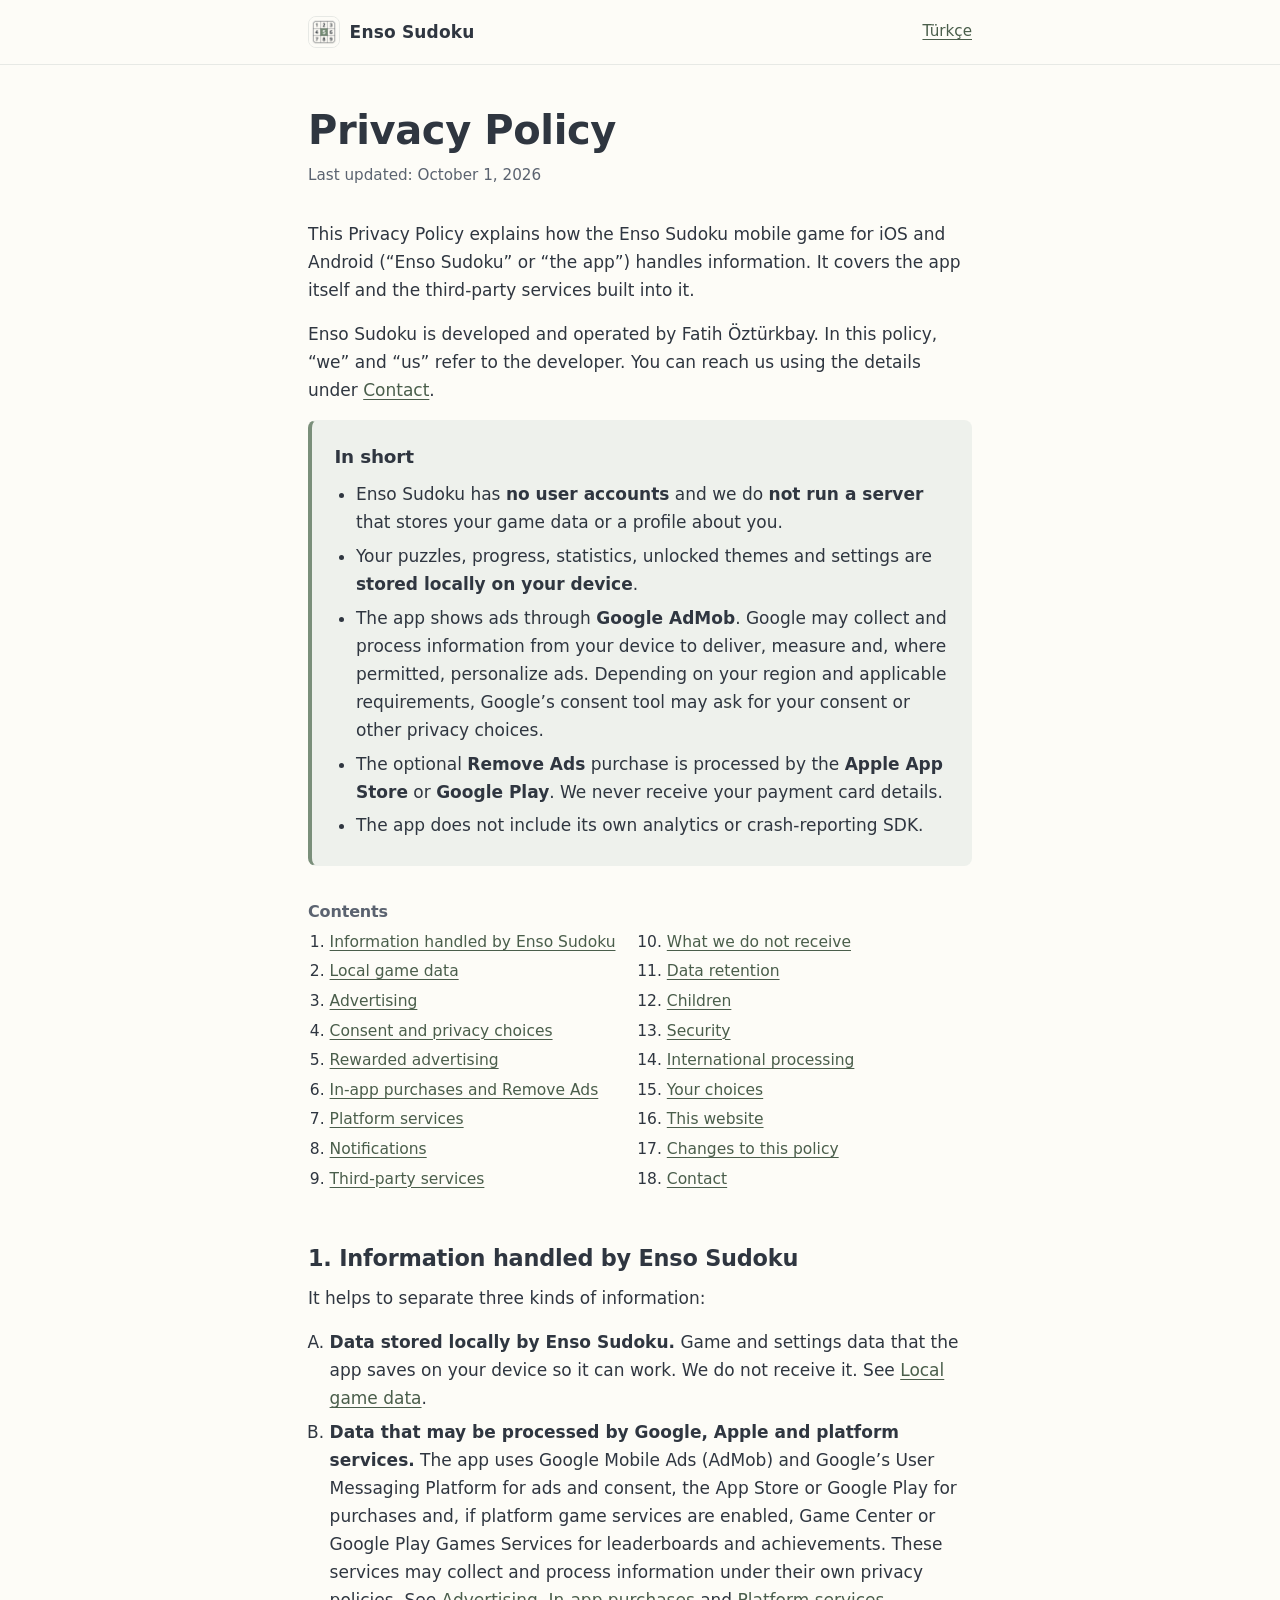
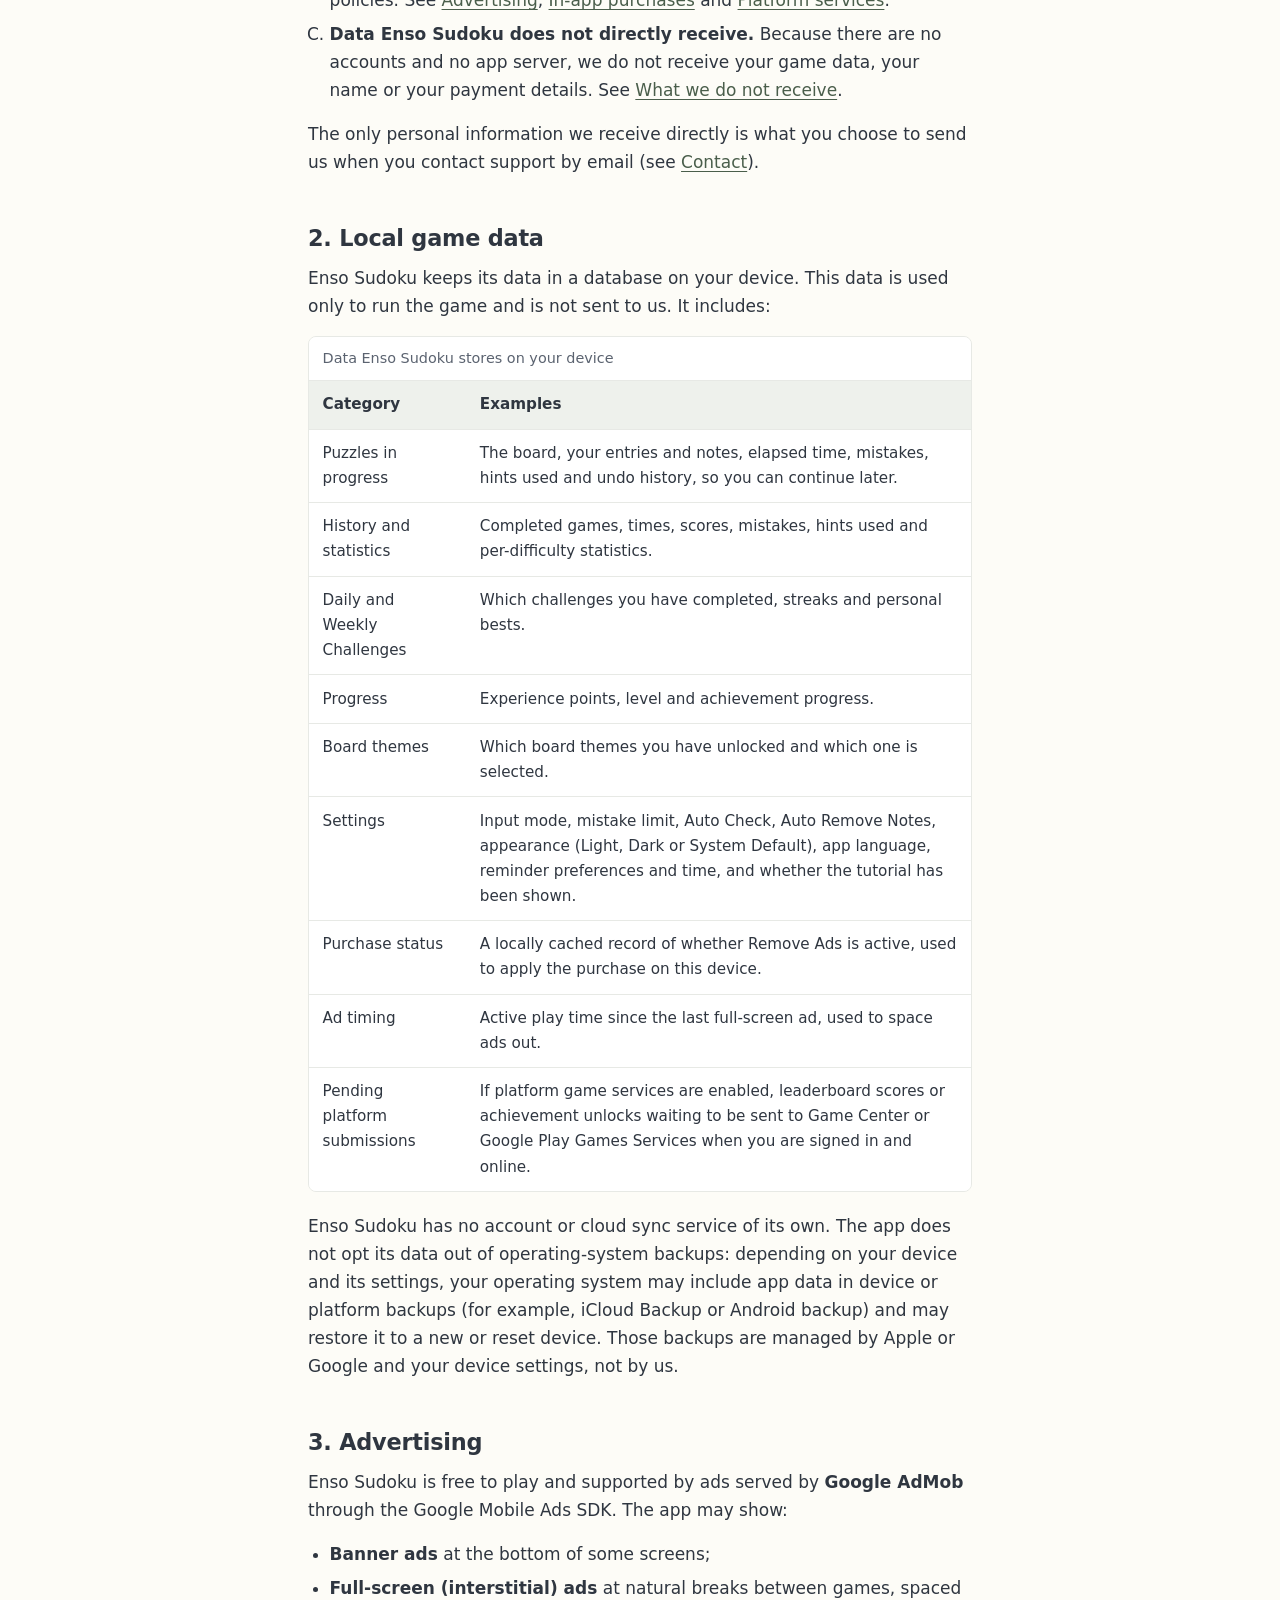
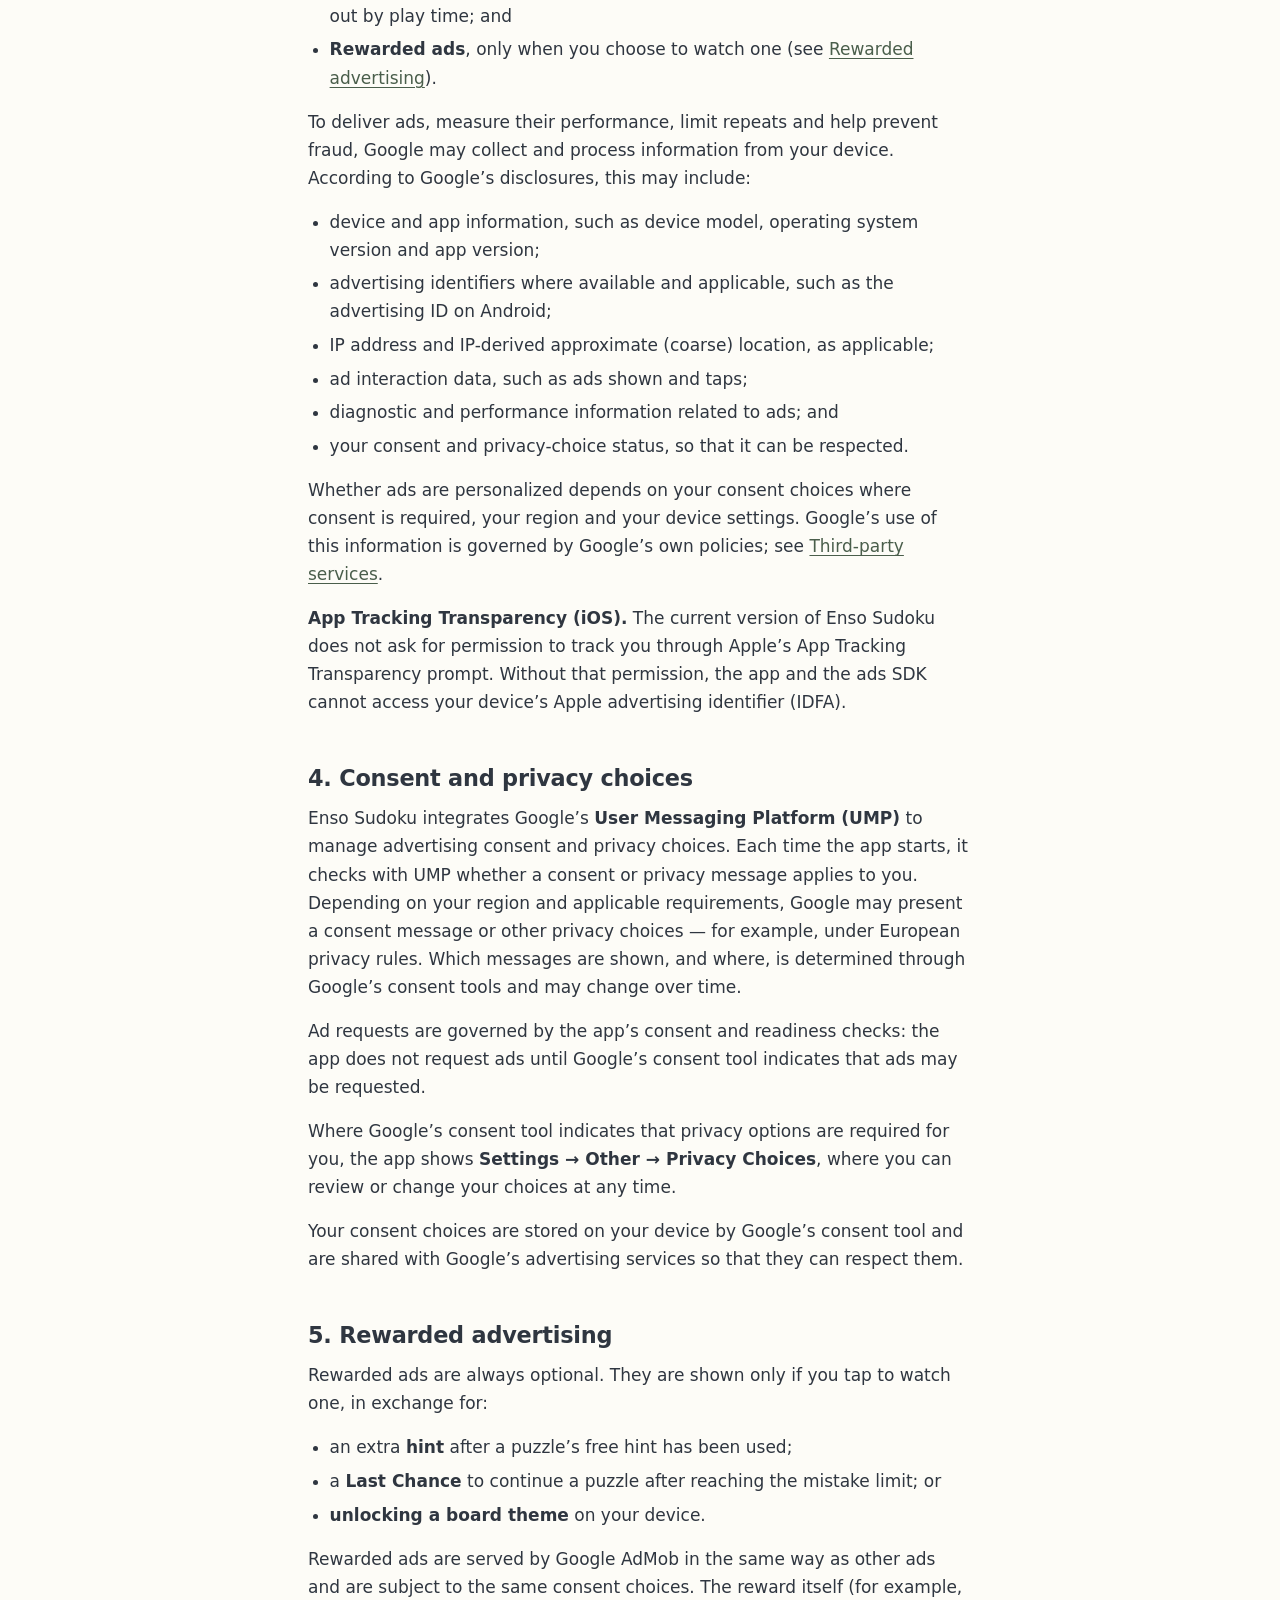
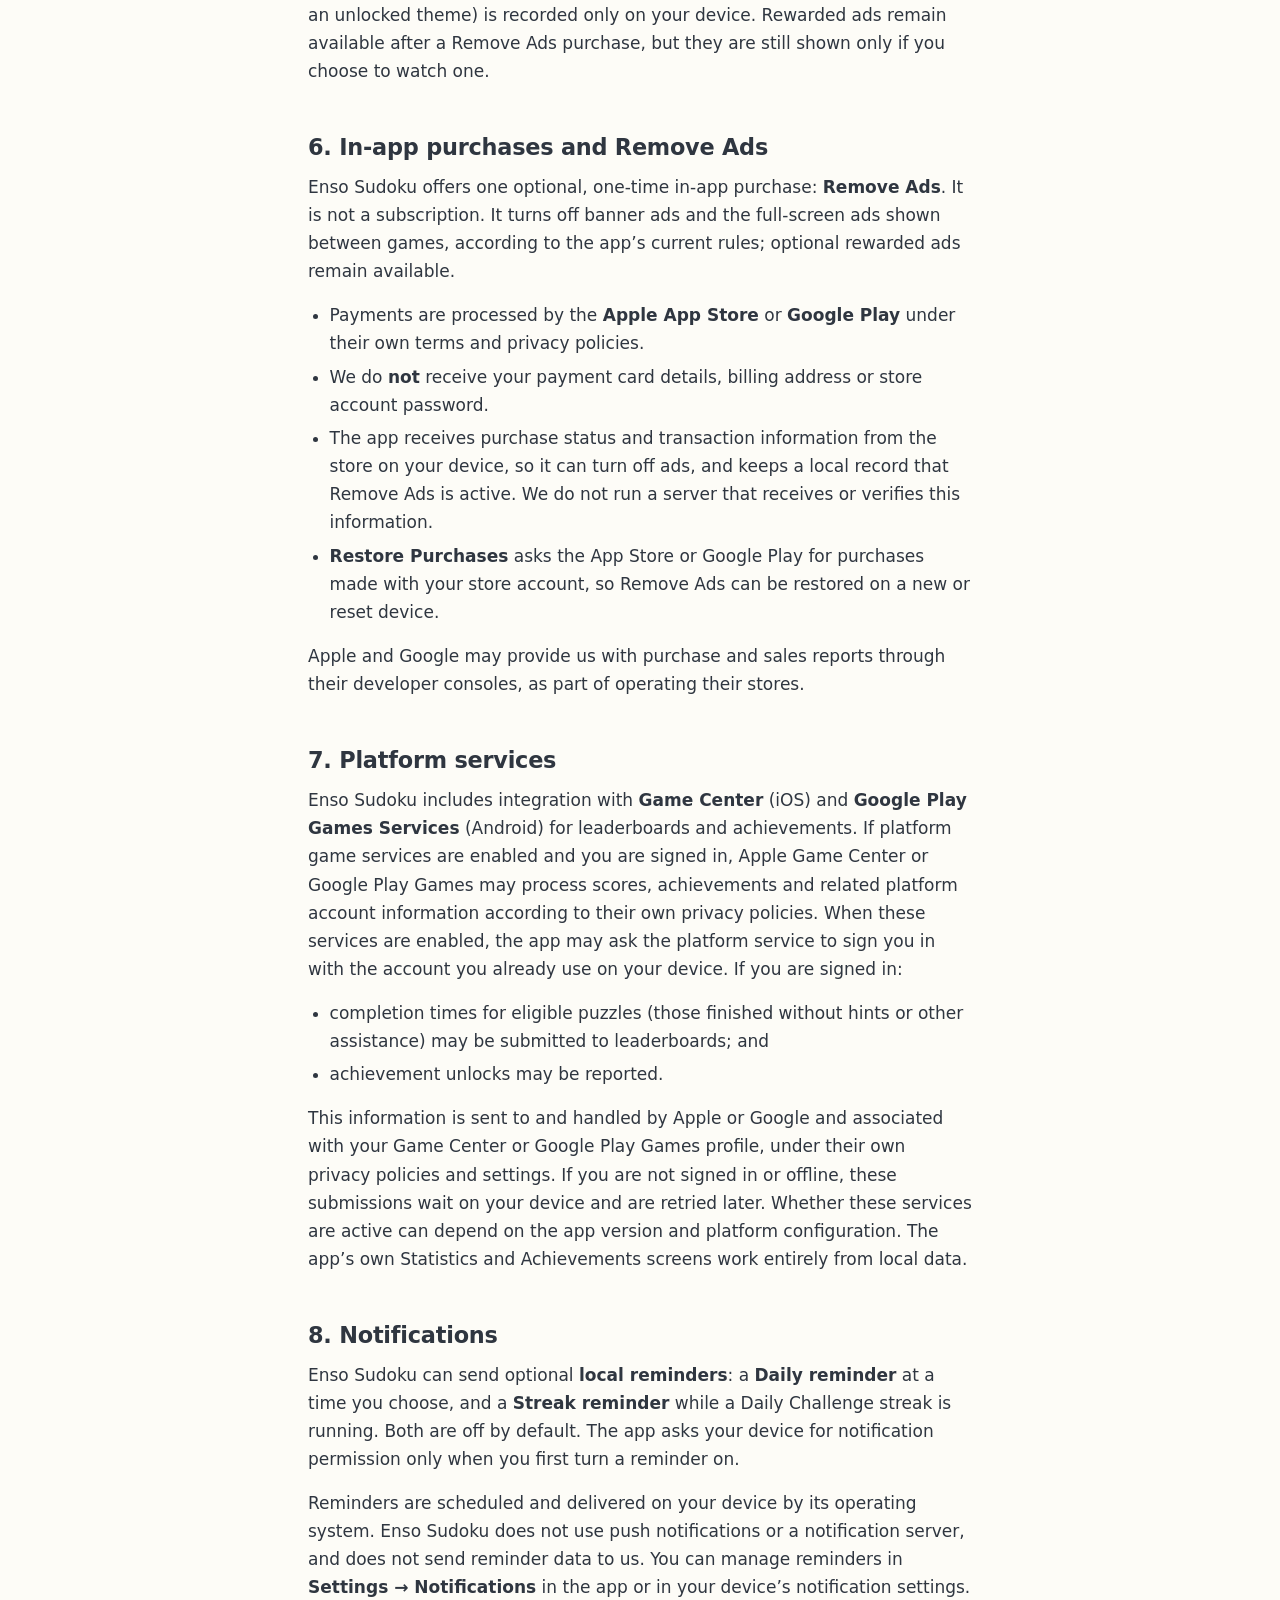
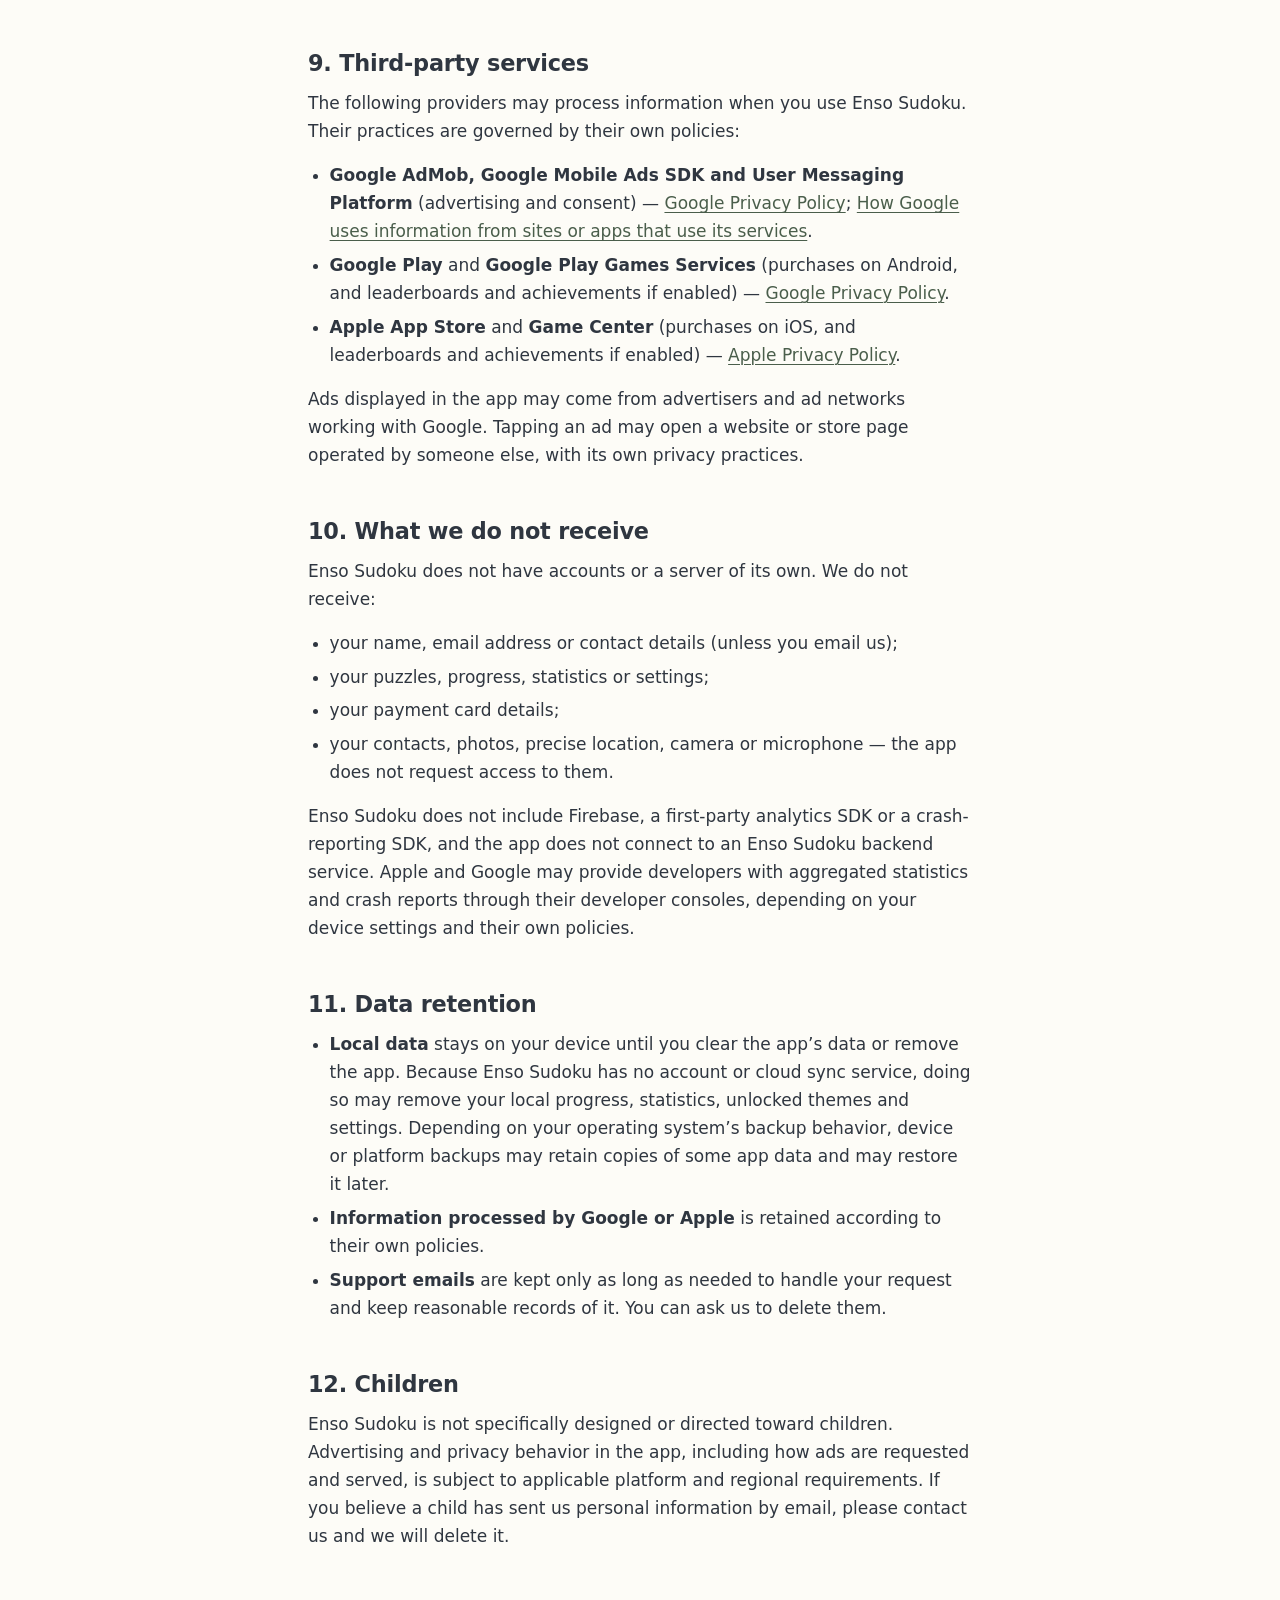
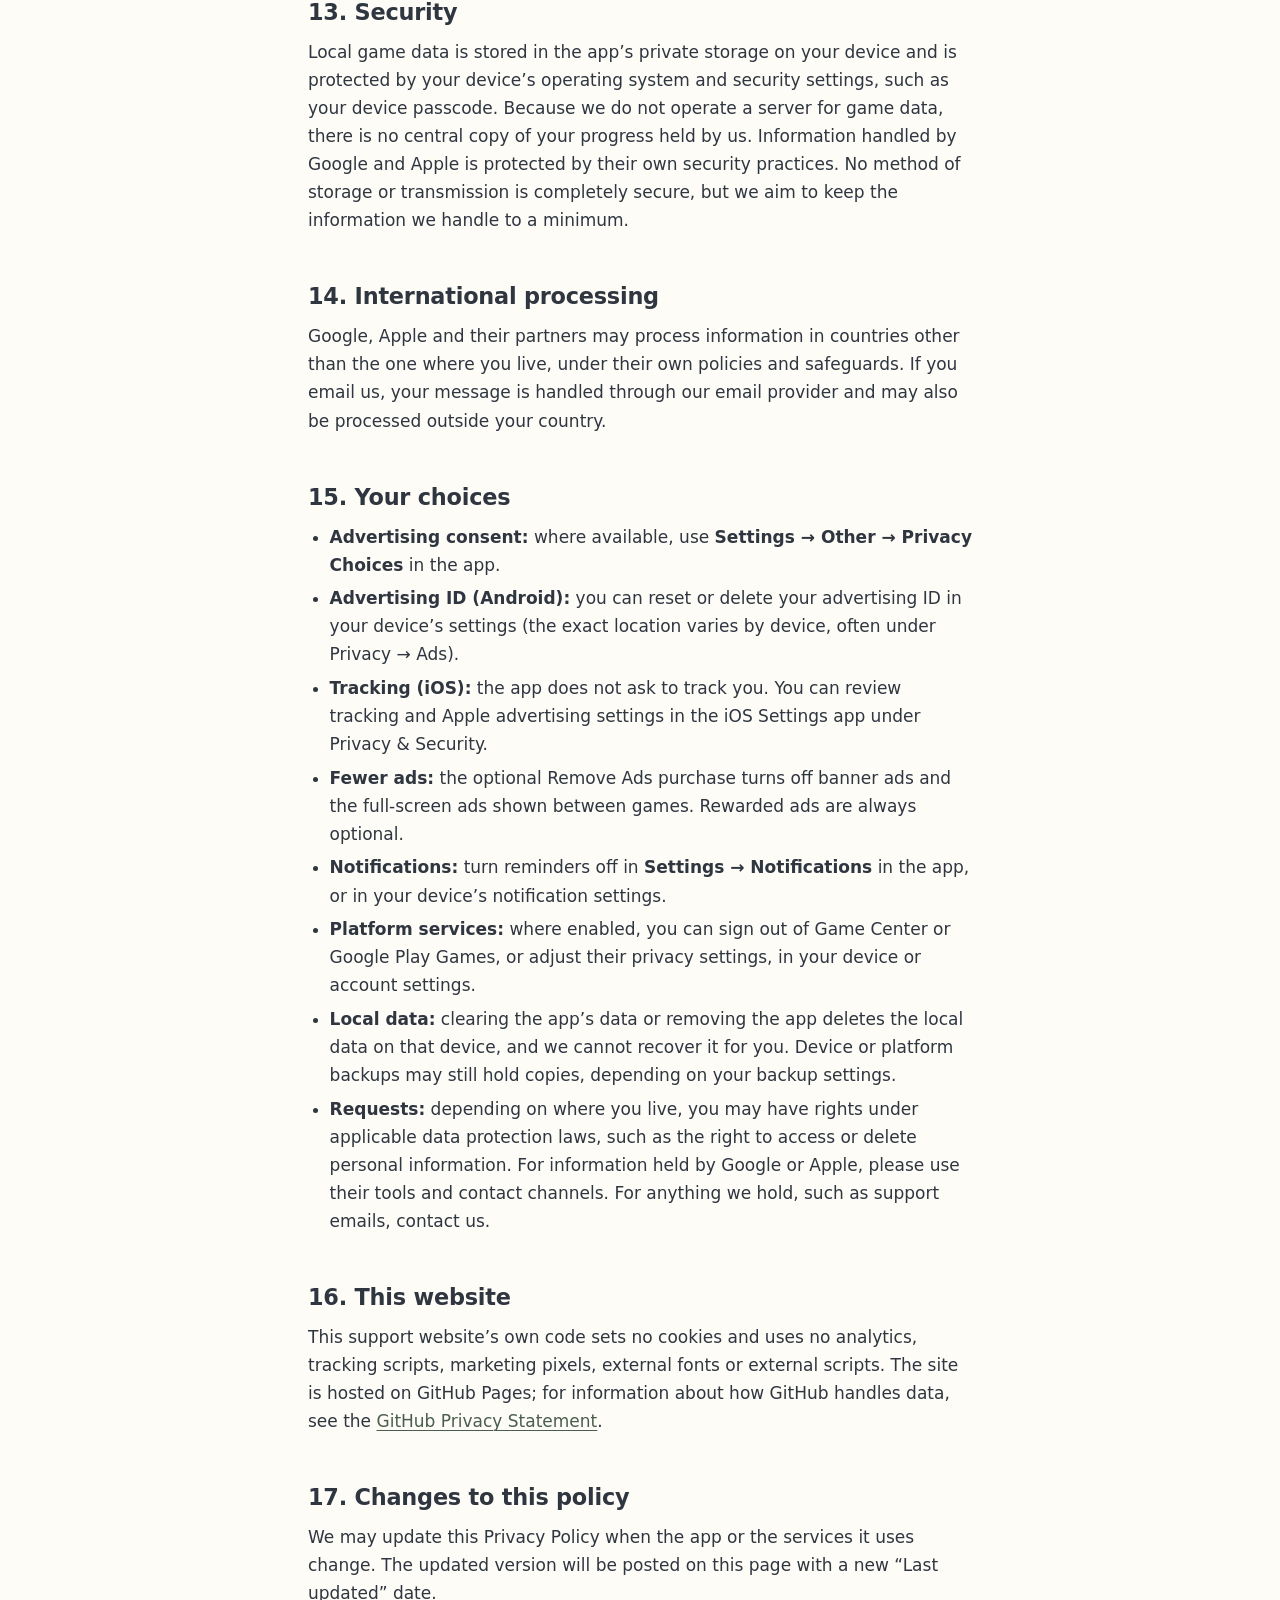
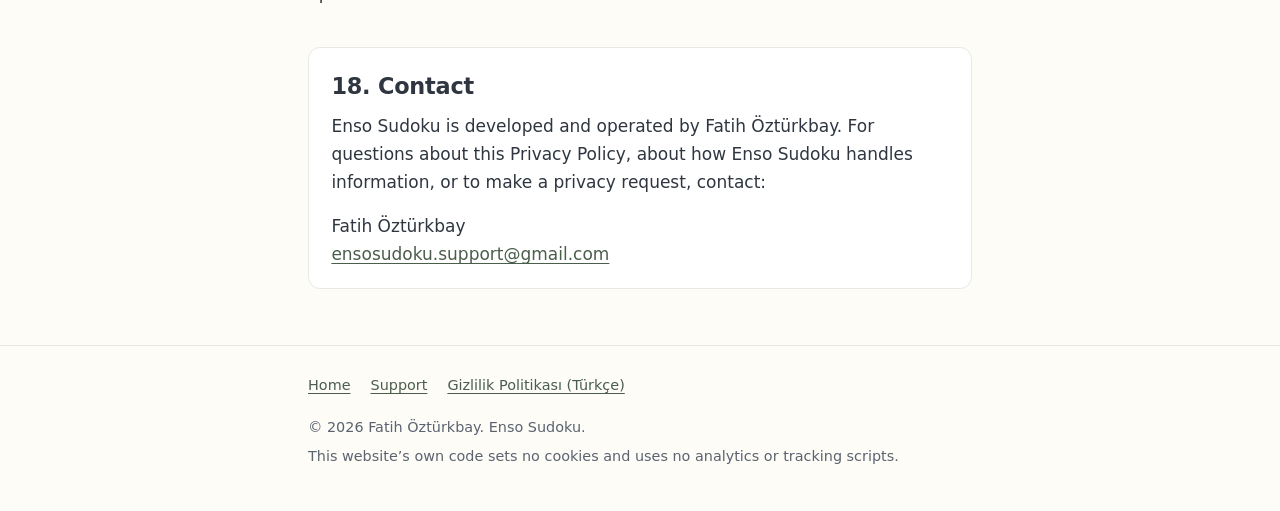
==== commit 360369f5: "fix: finalize Enso Sudoku support and privacy details - Replace the support email placeholder with e" ====
--- a/privacy/index.html
+++ b/privacy/index.html
@@ -32,14 +32,15 @@
       <h1>Privacy Policy</h1>
       <p class="meta">Last updated: October 1, 2026</p>
 
-      <p>This Privacy Policy explains how the Enso Sudoku mobile game for iOS and Android (“Enso Sudoku”, “the app”, “we”, “us”) handles information. It covers the app itself and the third-party services built into it.</p>
+      <p>This Privacy Policy explains how the Enso Sudoku mobile game for iOS and Android (“Enso Sudoku” or “the app”) handles information. It covers the app itself and the third-party services built into it.</p>
+      <p>Enso Sudoku is developed and operated by Fatih Öztürkbay. In this policy, “we” and “us” refer to the developer. You can reach us using the details under <a href="#contact">Contact</a>.</p>
 
       <section class="card summary" aria-labelledby="summary">
         <h2 id="summary">In short</h2>
         <ul>
           <li>Enso Sudoku has <strong>no user accounts</strong> and we do <strong>not run a server</strong> that stores your game data or a profile about you.</li>
           <li>Your puzzles, progress, statistics, unlocked themes and settings are <strong>stored locally on your device</strong>.</li>
-          <li>The app shows ads through <strong>Google AdMob</strong>. Google may collect and process information from your device to deliver, measure and, where permitted, personalize ads. Where required, you are asked for consent through Google’s consent tool.</li>
+          <li>The app shows ads through <strong>Google AdMob</strong>. Google may collect and process information from your device to deliver, measure and, where permitted, personalize ads. Depending on your region and applicable requirements, Google’s consent tool may ask for your consent or other privacy choices.</li>
           <li>The optional <strong>Remove Ads</strong> purchase is processed by the <strong>Apple App Store</strong> or <strong>Google Play</strong>. We never receive your payment card details.</li>
           <li>The app does not include its own analytics or crash-reporting SDK.</li>
         </ul>
@@ -74,7 +75,7 @@
         <p>It helps to separate three kinds of information:</p>
         <ol type="A">
           <li><strong>Data stored locally by Enso Sudoku.</strong> Game and settings data that the app saves on your device so it can work. We do not receive it. See <a href="#local-data">Local game data</a>.</li>
-          <li><strong>Data that may be processed by Google, Apple and platform services.</strong> The app uses Google Mobile Ads (AdMob) and Google’s User Messaging Platform for ads and consent, the App Store or Google Play for purchases, and Game Center or Google Play Games Services for leaderboards and achievements. These services may collect and process information under their own privacy policies. See <a href="#advertising">Advertising</a>, <a href="#purchases">In-app purchases</a> and <a href="#platform">Platform services</a>.</li>
+          <li><strong>Data that may be processed by Google, Apple and platform services.</strong> The app uses Google Mobile Ads (AdMob) and Google’s User Messaging Platform for ads and consent, the App Store or Google Play for purchases and, if platform game services are enabled, Game Center or Google Play Games Services for leaderboards and achievements. These services may collect and process information under their own privacy policies. See <a href="#advertising">Advertising</a>, <a href="#purchases">In-app purchases</a> and <a href="#platform">Platform services</a>.</li>
           <li><strong>Data Enso Sudoku does not directly receive.</strong> Because there are no accounts and no app server, we do not receive your game data, your name or your payment details. See <a href="#not-received">What we do not receive</a>.</li>
         </ol>
         <p>The only personal information we receive directly is what you choose to send us when you contact support by email (see <a href="#contact">Contact</a>).</p>
@@ -96,13 +97,13 @@
               <tr><td>Progress</td><td>Experience points, level and achievement progress.</td></tr>
               <tr><td>Board themes</td><td>Which board themes you have unlocked and which one is selected.</td></tr>
               <tr><td>Settings</td><td>Input mode, mistake limit, Auto Check, Auto Remove Notes, appearance (Light, Dark or System Default), app language, reminder preferences and time, and whether the tutorial has been shown.</td></tr>
-              <tr><td>Purchase status</td><td>A local record of whether Remove Ads is active on this device.</td></tr>
+              <tr><td>Purchase status</td><td>A locally cached record of whether Remove Ads is active, used to apply the purchase on this device.</td></tr>
               <tr><td>Ad timing</td><td>Active play time since the last full-screen ad, used to space ads out.</td></tr>
-              <tr><td>Pending platform submissions</td><td>Leaderboard scores or achievement unlocks waiting to be sent to Game Center or Google Play Games Services when you are signed in and online.</td></tr>
+              <tr><td>Pending platform submissions</td><td>If platform game services are enabled, leaderboard scores or achievement unlocks waiting to be sent to Game Center or Google Play Games Services when you are signed in and online.</td></tr>
             </tbody>
           </table>
         </div>
-        <p>Enso Sudoku has no cloud sync of its own. Depending on your device and its settings, your operating system may include app data in device backups (for example, iCloud Backup or Android backup). Those backups are managed by Apple or Google and your device settings, not by us.</p>
+        <p>Enso Sudoku has no account or cloud sync service of its own. The app does not opt its data out of operating-system backups: depending on your device and its settings, your operating system may include app data in device or platform backups (for example, iCloud Backup or Android backup) and may restore it to a new or reset device. Those backups are managed by Apple or Google and your device settings, not by us.</p>
       </section>
 
       <section aria-labelledby="advertising">
@@ -116,10 +117,11 @@
         <p>To deliver ads, measure their performance, limit repeats and help prevent fraud, Google may collect and process information from your device. According to Google’s disclosures, this may include:</p>
         <ul>
           <li>device and app information, such as device model, operating system version and app version;</li>
-          <li>device identifiers, such as the advertising ID on Android;</li>
-          <li>IP address and approximate (coarse) location derived from it;</li>
-          <li>ad interaction data, such as ads shown and taps; and</li>
-          <li>diagnostic and performance information related to ads.</li>
+          <li>advertising identifiers where available and applicable, such as the advertising ID on Android;</li>
+          <li>IP address and IP-derived approximate (coarse) location, as applicable;</li>
+          <li>ad interaction data, such as ads shown and taps;</li>
+          <li>diagnostic and performance information related to ads; and</li>
+          <li>your consent and privacy-choice status, so that it can be respected.</li>
         </ul>
         <p>Whether ads are personalized depends on your consent choices where consent is required, your region and your device settings. Google’s use of this information is governed by Google’s own policies; see <a href="#third-parties">Third-party services</a>.</p>
         <p><strong>App Tracking Transparency (iOS).</strong> The current version of Enso Sudoku does not ask for permission to track you through Apple’s App Tracking Transparency prompt. Without that permission, the app and the ads SDK cannot access your device’s Apple advertising identifier (IDFA).</p>
@@ -127,8 +129,9 @@
 
       <section aria-labelledby="consent">
         <h2 id="consent">4. Consent and privacy choices</h2>
-        <p>Enso Sudoku uses Google’s <strong>User Messaging Platform (UMP)</strong> to manage advertising consent. Each time the app starts, it checks with UMP whether a consent message is required for you. Where applicable law requires it (for example, in the European Economic Area, the United Kingdom and Switzerland), a consent message may be shown, and the app does not request ads until the consent tool indicates that ads may be requested.</p>
-        <p>When UMP indicates that a privacy options entry point is required for you, the app shows <span class="path">Settings → Other → Privacy Choices</span>, where you can review or change your choices at any time.</p>
+        <p>Enso Sudoku integrates Google’s <strong>User Messaging Platform (UMP)</strong> to manage advertising consent and privacy choices. Each time the app starts, it checks with UMP whether a consent or privacy message applies to you. Depending on your region and applicable requirements, Google may present a consent message or other privacy choices — for example, under European privacy rules. Which messages are shown, and where, is determined through Google’s consent tools and may change over time.</p>
+        <p>Ad requests are governed by the app’s consent and readiness checks: the app does not request ads until Google’s consent tool indicates that ads may be requested.</p>
+        <p>Where Google’s consent tool indicates that privacy options are required for you, the app shows <span class="path">Settings → Other → Privacy Choices</span>, where you can review or change your choices at any time.</p>
         <p>Your consent choices are stored on your device by Google’s consent tool and are shared with Google’s advertising services so that they can respect them.</p>
       </section>
 
@@ -145,7 +148,7 @@
 
       <section aria-labelledby="purchases">
         <h2 id="purchases">6. In-app purchases and Remove Ads</h2>
-        <p>Enso Sudoku offers one optional, one-time in-app purchase: <strong>Remove Ads</strong>. It is not a subscription. It turns off banner and full-screen ads.</p>
+        <p>Enso Sudoku offers one optional, one-time in-app purchase: <strong>Remove Ads</strong>. It is not a subscription. It turns off banner ads and the full-screen ads shown between games, according to the app’s current rules; optional rewarded ads remain available.</p>
         <ul>
           <li>Payments are processed by the <strong>Apple App Store</strong> or <strong>Google Play</strong> under their own terms and privacy policies.</li>
           <li>We do <strong>not</strong> receive your payment card details, billing address or store account password.</li>
@@ -157,18 +160,18 @@
 
       <section aria-labelledby="platform">
         <h2 id="platform">7. Platform services</h2>
-        <p>Enso Sudoku includes support for <strong>Game Center</strong> (iOS) and <strong>Google Play Games Services</strong> (Android) for leaderboards and achievements. When you open the app’s Home screen, the app may ask the platform service to sign you in, using the account you already use on your device. If you are signed in:</p>
+        <p>Enso Sudoku includes integration with <strong>Game Center</strong> (iOS) and <strong>Google Play Games Services</strong> (Android) for leaderboards and achievements. If platform game services are enabled and you are signed in, Apple Game Center or Google Play Games may process scores, achievements and related platform account information according to their own privacy policies. When these services are enabled, the app may ask the platform service to sign you in with the account you already use on your device. If you are signed in:</p>
         <ul>
           <li>completion times for eligible puzzles (those finished without hints or other assistance) may be submitted to leaderboards; and</li>
           <li>achievement unlocks may be reported.</li>
         </ul>
-        <p>This information is sent to and handled by Apple or Google and associated with your Game Center or Google Play Games profile, under their own privacy policies and settings. If you are not signed in or offline, these submissions wait on your device and are retried later. The app’s own Statistics and Achievements screens work entirely from local data.</p>
+        <p>This information is sent to and handled by Apple or Google and associated with your Game Center or Google Play Games profile, under their own privacy policies and settings. If you are not signed in or offline, these submissions wait on your device and are retried later. Whether these services are active can depend on the app version and platform configuration. The app’s own Statistics and Achievements screens work entirely from local data.</p>
       </section>
 
       <section aria-labelledby="notifications">
         <h2 id="notifications">8. Notifications</h2>
         <p>Enso Sudoku can send optional <strong>local reminders</strong>: a <strong>Daily reminder</strong> at a time you choose, and a <strong>Streak reminder</strong> while a Daily Challenge streak is running. Both are off by default. The app asks your device for notification permission only when you first turn a reminder on.</p>
-        <p>Reminders are scheduled and delivered on your device by its operating system. Enso Sudoku does not use push notifications and does not send reminder data to us.</p>
+        <p>Reminders are scheduled and delivered on your device by its operating system. Enso Sudoku does not use push notifications or a notification server, and does not send reminder data to us. You can manage reminders in <span class="path">Settings → Notifications</span> in the app or in your device’s notification settings.</p>
       </section>
 
       <section aria-labelledby="third-parties">
@@ -176,8 +179,8 @@
         <p>The following providers may process information when you use Enso Sudoku. Their practices are governed by their own policies:</p>
         <ul>
           <li><strong>Google AdMob, Google Mobile Ads SDK and User Messaging Platform</strong> (advertising and consent) — <a href="https://policies.google.com/privacy">Google Privacy Policy</a>; <a href="https://policies.google.com/technologies/partner-sites">How Google uses information from sites or apps that use its services</a>.</li>
-          <li><strong>Google Play</strong> and <strong>Google Play Games Services</strong> (purchases, leaderboards and achievements on Android) — <a href="https://policies.google.com/privacy">Google Privacy Policy</a>.</li>
-          <li><strong>Apple App Store</strong> and <strong>Game Center</strong> (purchases, leaderboards and achievements on iOS) — <a href="https://www.apple.com/legal/privacy/">Apple Privacy Policy</a>.</li>
+          <li><strong>Google Play</strong> and <strong>Google Play Games Services</strong> (purchases on Android, and leaderboards and achievements if enabled) — <a href="https://policies.google.com/privacy">Google Privacy Policy</a>.</li>
+          <li><strong>Apple App Store</strong> and <strong>Game Center</strong> (purchases on iOS, and leaderboards and achievements if enabled) — <a href="https://www.apple.com/legal/privacy/">Apple Privacy Policy</a>.</li>
         </ul>
         <p>Ads displayed in the app may come from advertisers and ad networks working with Google. Tapping an ad may open a website or store page operated by someone else, with its own privacy practices.</p>
       </section>
@@ -191,13 +194,13 @@
           <li>your payment card details;</li>
           <li>your contacts, photos, precise location, camera or microphone — the app does not request access to them.</li>
         </ul>
-        <p>Enso Sudoku does not include its own analytics or crash-reporting SDK. Apple and Google may provide developers with aggregated statistics and crash reports through their developer consoles, depending on your device settings and their own policies.</p>
+        <p>Enso Sudoku does not include Firebase, a first-party analytics SDK or a crash-reporting SDK, and the app does not connect to an Enso Sudoku backend service. Apple and Google may provide developers with aggregated statistics and crash reports through their developer consoles, depending on your device settings and their own policies.</p>
       </section>
 
       <section aria-labelledby="retention">
         <h2 id="retention">11. Data retention</h2>
         <ul>
-          <li><strong>Local data</strong> stays on your device until you delete the app or clear its data. Because there is no cloud sync, deleting the app or clearing its data may permanently remove your progress, statistics, unlocked themes and settings.</li>
+          <li><strong>Local data</strong> stays on your device until you clear the app’s data or remove the app. Because Enso Sudoku has no account or cloud sync service, doing so may remove your local progress, statistics, unlocked themes and settings. Depending on your operating system’s backup behavior, device or platform backups may retain copies of some app data and may restore it later.</li>
           <li><strong>Information processed by Google or Apple</strong> is retained according to their own policies.</li>
           <li><strong>Support emails</strong> are kept only as long as needed to handle your request and keep reasonable records of it. You can ask us to delete them.</li>
         </ul>
@@ -205,7 +208,7 @@
 
       <section aria-labelledby="children">
         <h2 id="children">12. Children</h2>
-        <p>Enso Sudoku is a general-audience puzzle game and is not directed at children under the age of 13, or the minimum age required in your country. We do not knowingly collect personal information from children. If you believe a child has sent us personal information by email, please contact us and we will delete it.</p>
+        <p>Enso Sudoku is not specifically designed or directed toward children. Advertising and privacy behavior in the app, including how ads are requested and served, is subject to applicable platform and regional requirements. If you believe a child has sent us personal information by email, please contact us and we will delete it.</p>
       </section>
 
       <section aria-labelledby="security">
@@ -224,17 +227,17 @@
           <li><strong>Advertising consent:</strong> where available, use <span class="path">Settings → Other → Privacy Choices</span> in the app.</li>
           <li><strong>Advertising ID (Android):</strong> you can reset or delete your advertising ID in your device’s settings (the exact location varies by device, often under Privacy → Ads).</li>
           <li><strong>Tracking (iOS):</strong> the app does not ask to track you. You can review tracking and Apple advertising settings in the iOS Settings app under Privacy &amp; Security.</li>
-          <li><strong>Fewer ads:</strong> the optional Remove Ads purchase turns off banner and full-screen ads. Rewarded ads are always optional.</li>
+          <li><strong>Fewer ads:</strong> the optional Remove Ads purchase turns off banner ads and the full-screen ads shown between games. Rewarded ads are always optional.</li>
           <li><strong>Notifications:</strong> turn reminders off in <span class="path">Settings → Notifications</span> in the app, or in your device’s notification settings.</li>
-          <li><strong>Platform services:</strong> sign out of Game Center or Google Play Games, or adjust their privacy settings, in your device or account settings.</li>
-          <li><strong>Local data:</strong> you can delete it by deleting the app or clearing its data. This cannot be undone.</li>
+          <li><strong>Platform services:</strong> where enabled, you can sign out of Game Center or Google Play Games, or adjust their privacy settings, in your device or account settings.</li>
+          <li><strong>Local data:</strong> clearing the app’s data or removing the app deletes the local data on that device, and we cannot recover it for you. Device or platform backups may still hold copies, depending on your backup settings.</li>
           <li><strong>Requests:</strong> depending on where you live, you may have rights under applicable data protection laws, such as the right to access or delete personal information. For information held by Google or Apple, please use their tools and contact channels. For anything we hold, such as support emails, contact us.</li>
         </ul>
       </section>
 
       <section aria-labelledby="website">
         <h2 id="website">16. This website</h2>
-        <p>This support website does not set cookies and does not use analytics or tracking scripts. It is hosted on GitHub Pages; GitHub may process technical information such as your IP address to deliver and secure the site, as described in the <a href="https://docs.github.com/en/site-policy/privacy-policies/github-general-privacy-statement">GitHub Privacy Statement</a>.</p>
+        <p>This support website’s own code sets no cookies and uses no analytics, tracking scripts, marketing pixels, external fonts or external scripts. The site is hosted on GitHub Pages; for information about how GitHub handles data, see the <a href="https://docs.github.com/en/site-policy/privacy-policies/github-general-privacy-statement">GitHub Privacy Statement</a>.</p>
       </section>
 
       <section aria-labelledby="changes">
@@ -244,7 +247,9 @@
 
       <section class="card contact" aria-labelledby="contact">
         <h2 id="contact">18. Contact</h2>
-        <p>If you have questions about this Privacy Policy or about how Enso Sudoku handles information, email us at <a href="mailto:SUPPORT_EMAIL_PLACEHOLDER">SUPPORT_EMAIL_PLACEHOLDER</a>.</p>
+        <p>Enso Sudoku is developed and operated by Fatih Öztürkbay. For questions about this Privacy Policy, about how Enso Sudoku handles information, or to make a privacy request, contact:</p>
+        <p>Fatih Öztürkbay<br>
+          <a href="mailto:ensosudoku.support@gmail.com">ensosudoku.support@gmail.com</a></p>
       </section>
     </div>
   </main>
@@ -258,8 +263,8 @@
           <li><a href="tr/" hreflang="tr" lang="tr">Gizlilik Politikası (Türkçe)</a></li>
         </ul>
       </nav>
-      <p>&copy; 2026 Enso Sudoku. All rights reserved.</p>
-      <p>This website sets no cookies and uses no analytics or tracking scripts.</p>
+      <p>&copy; 2026 Fatih Öztürkbay. Enso Sudoku.</p>
+      <p>This website’s own code sets no cookies and uses no analytics or tracking scripts.</p>
     </div>
   </footer>
 </body>
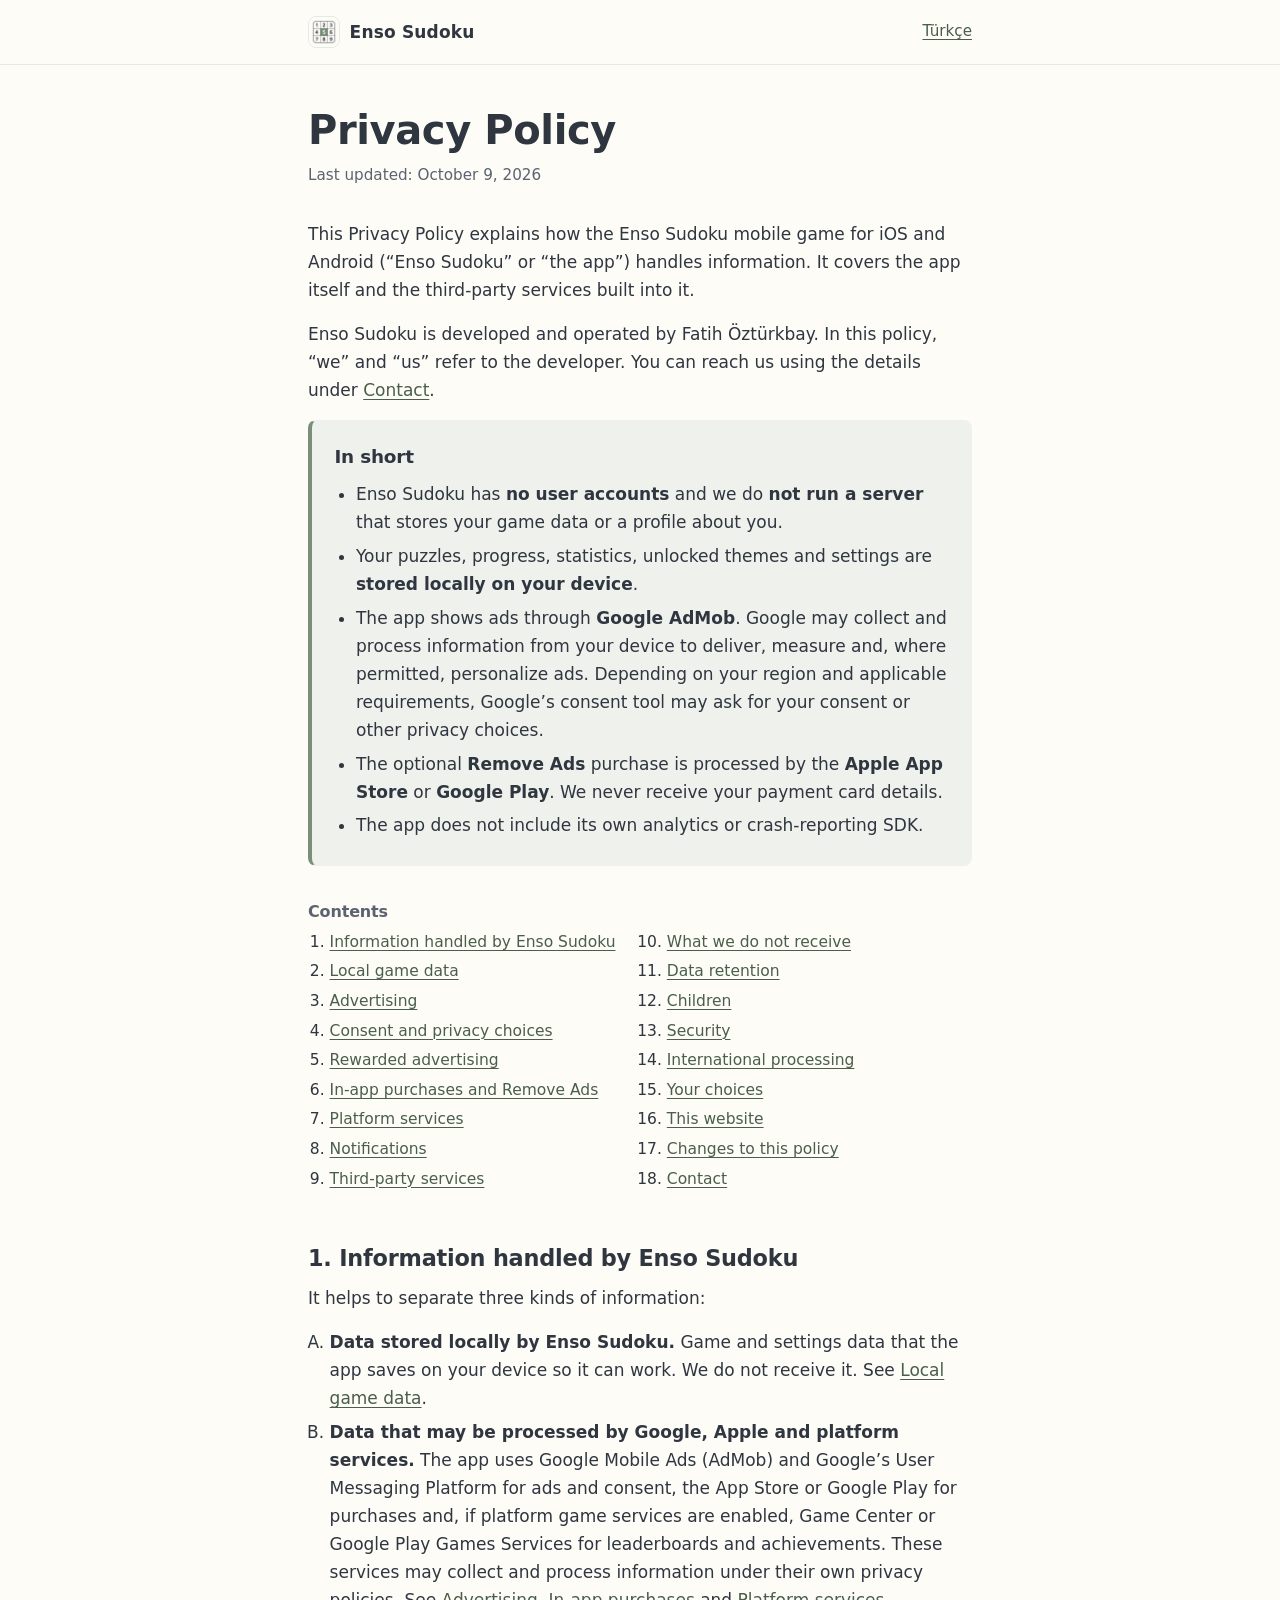
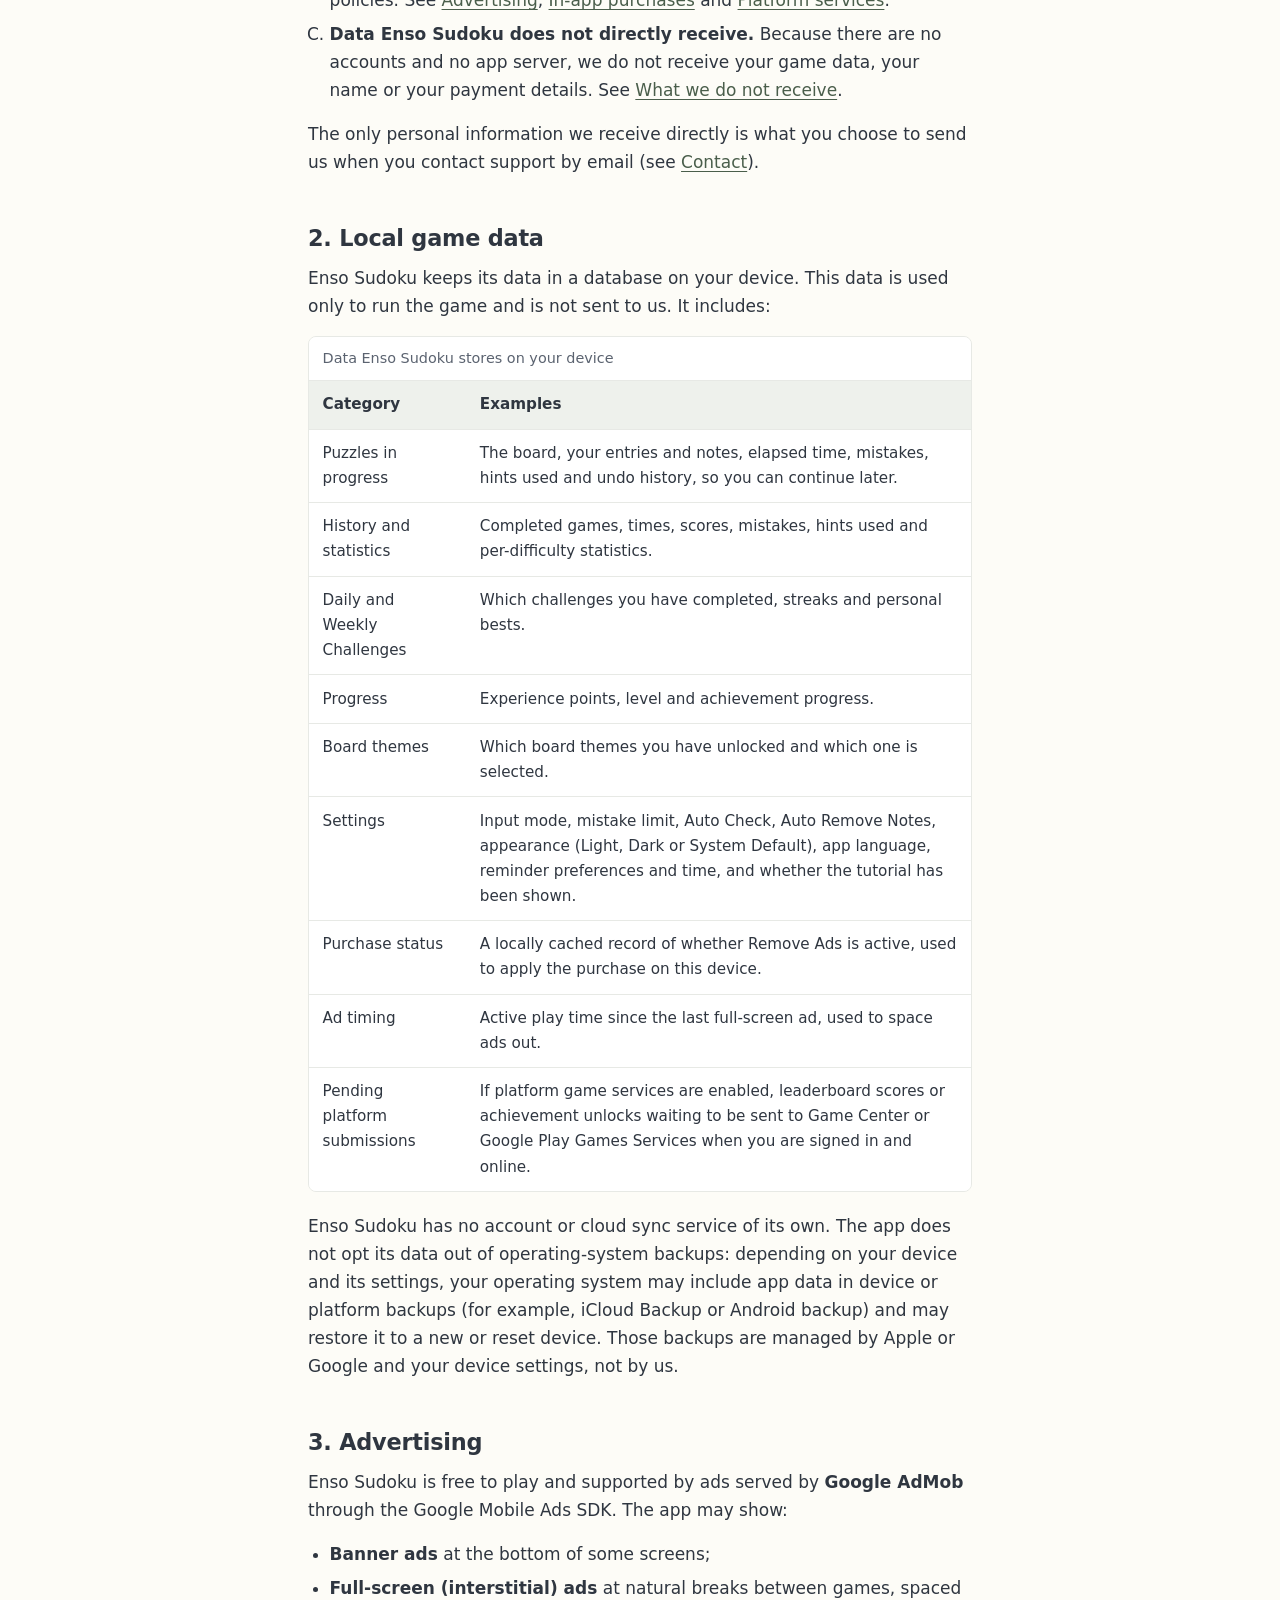
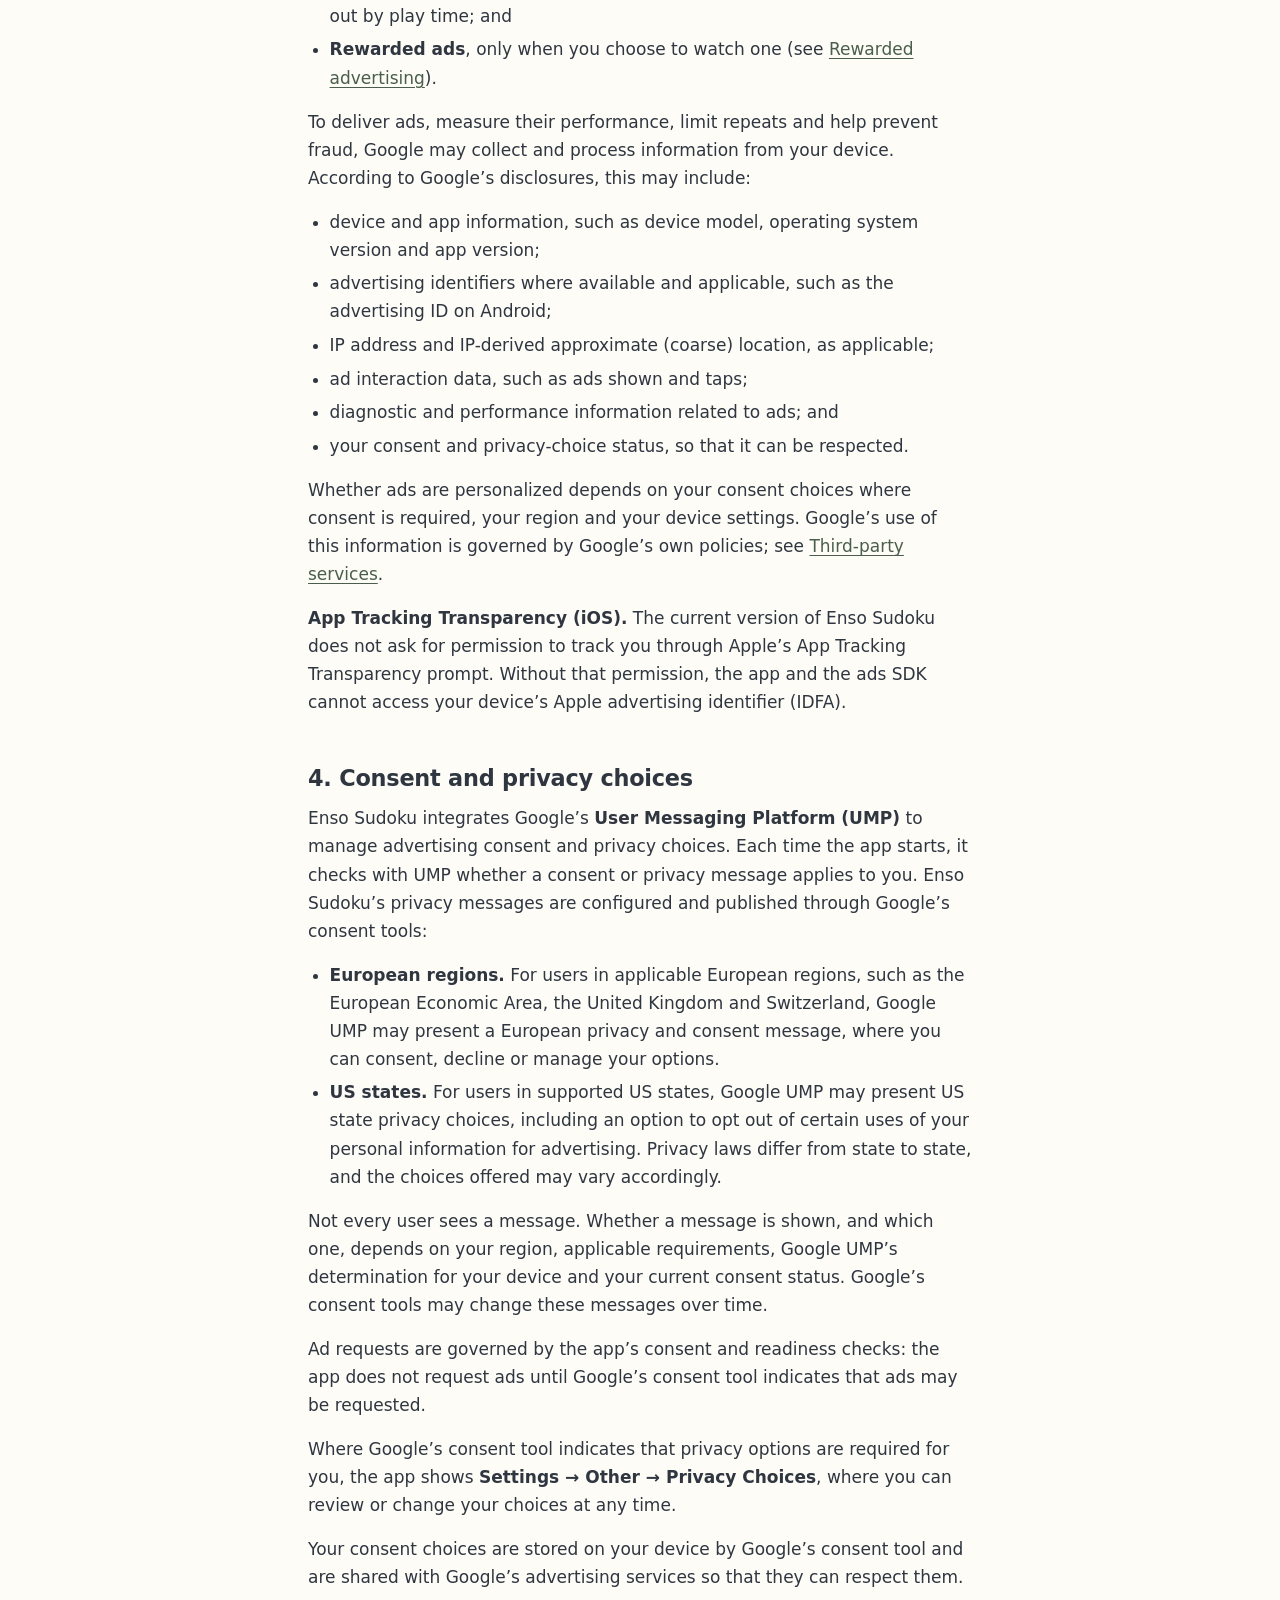
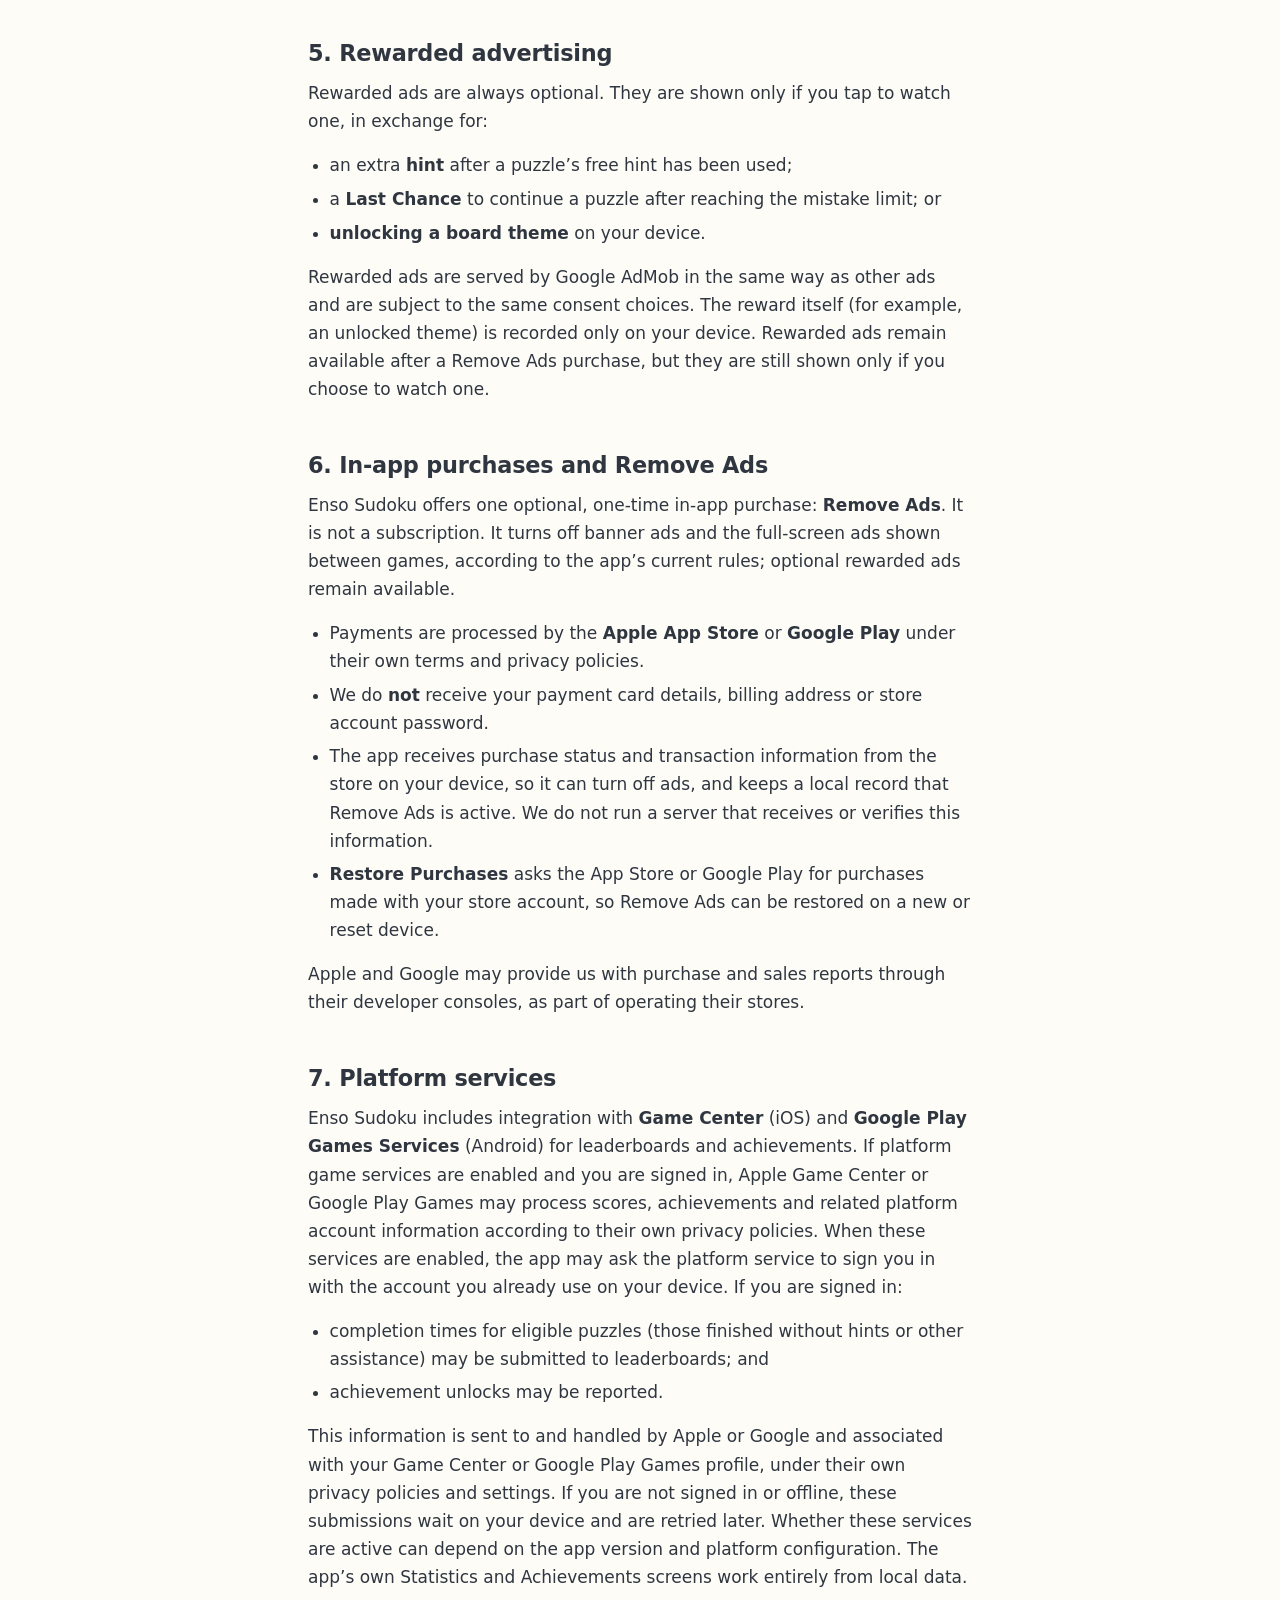
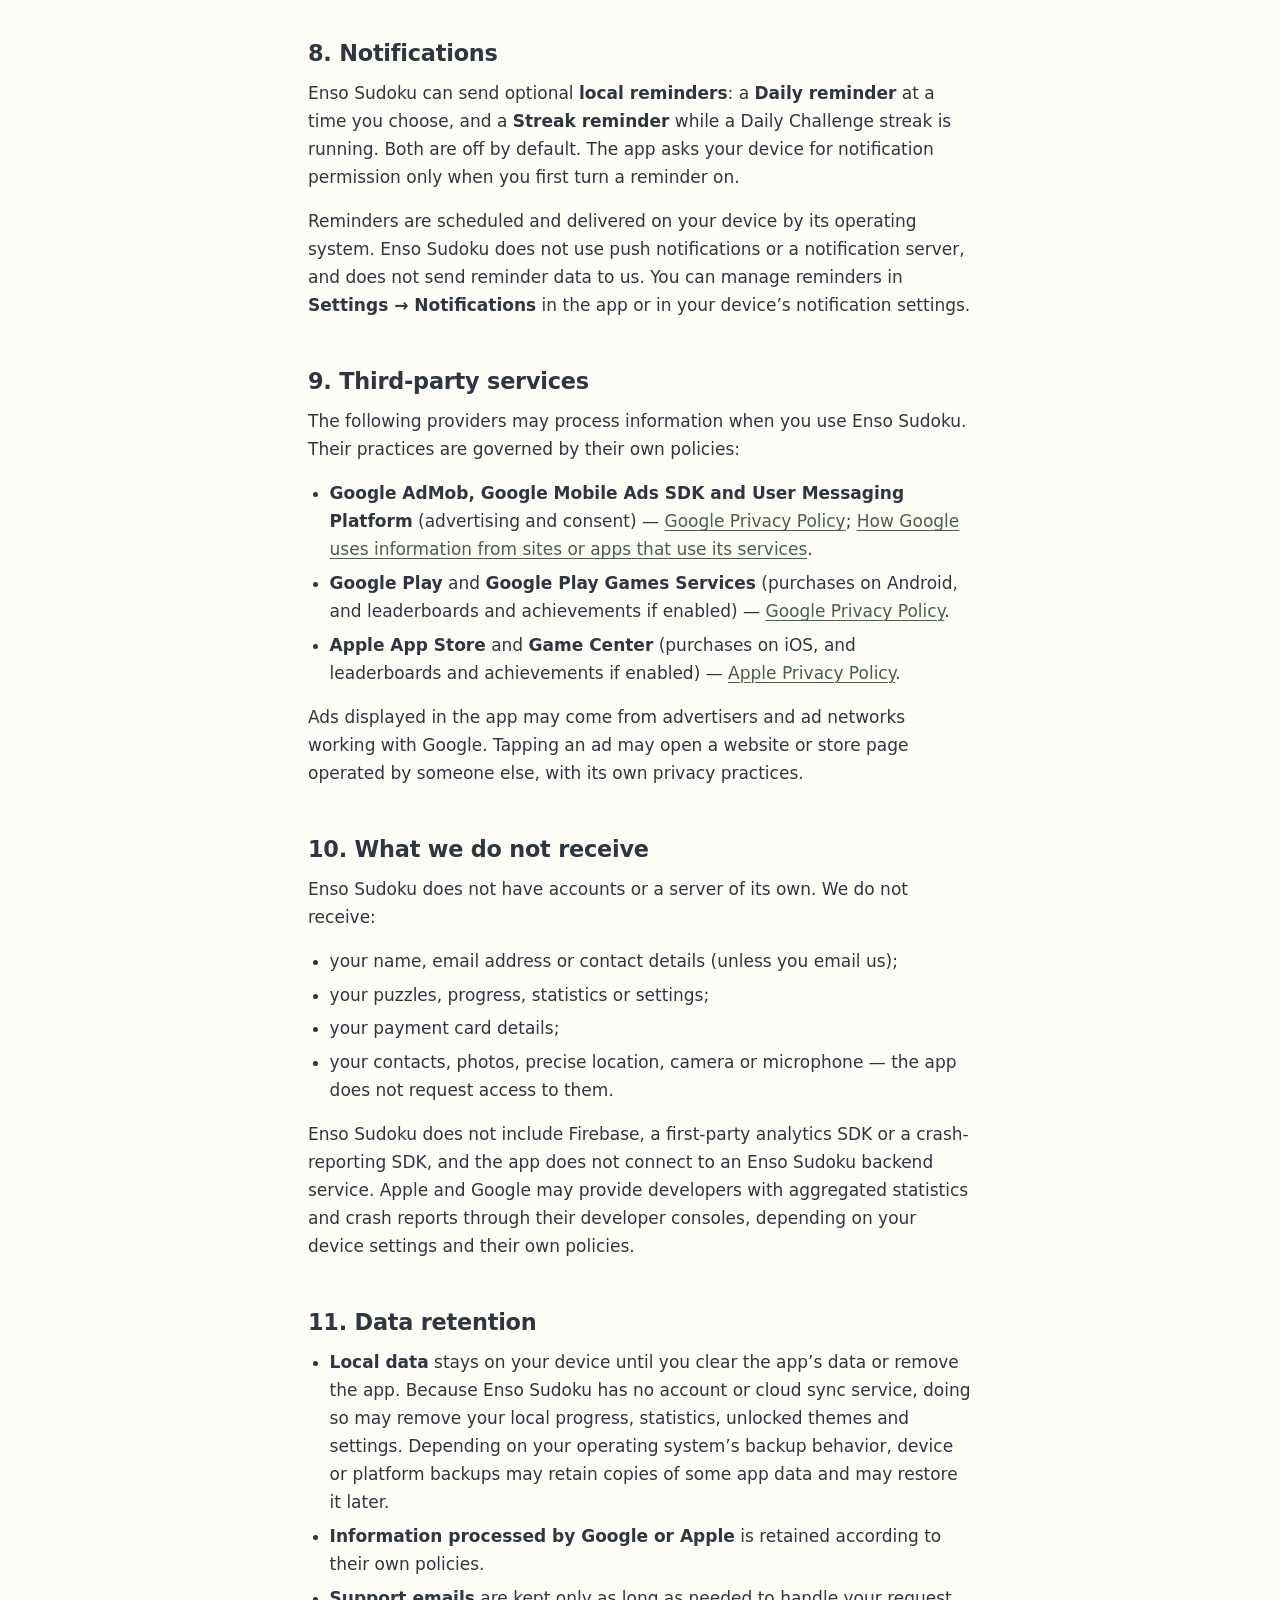
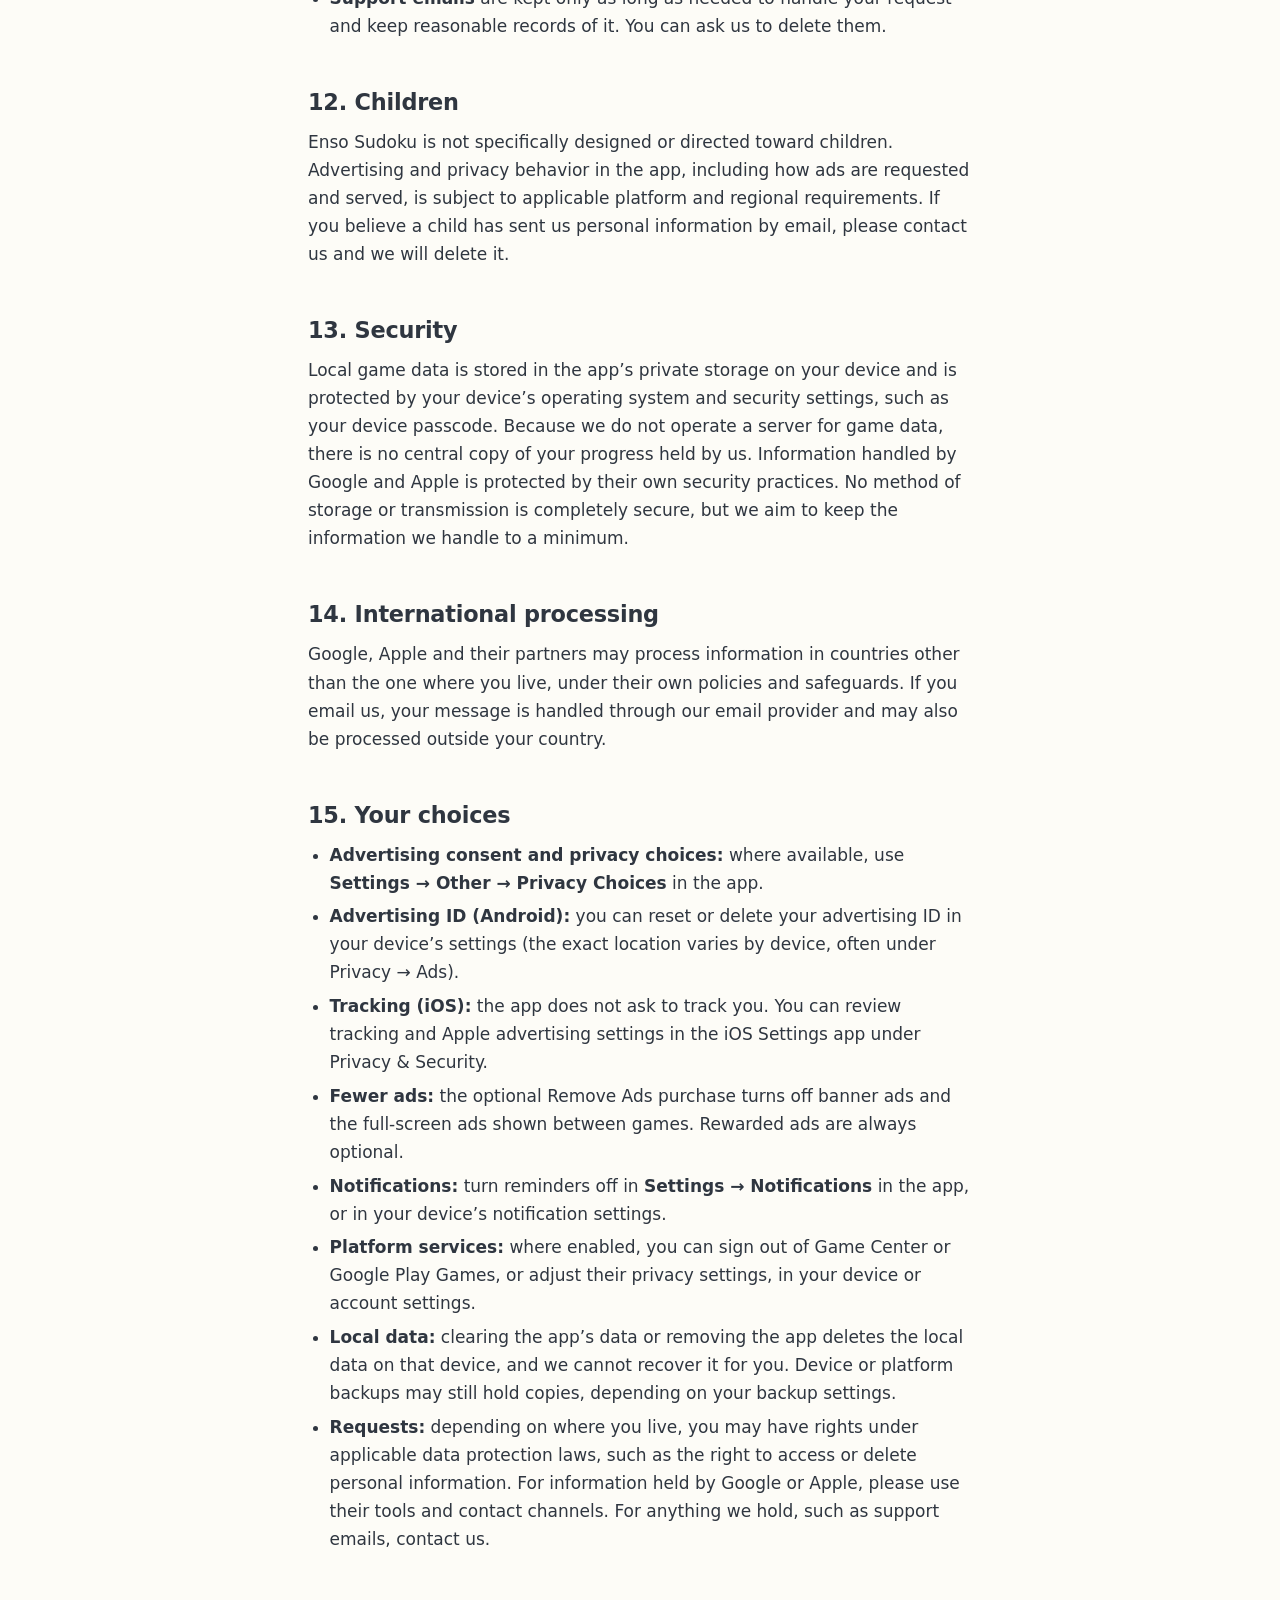
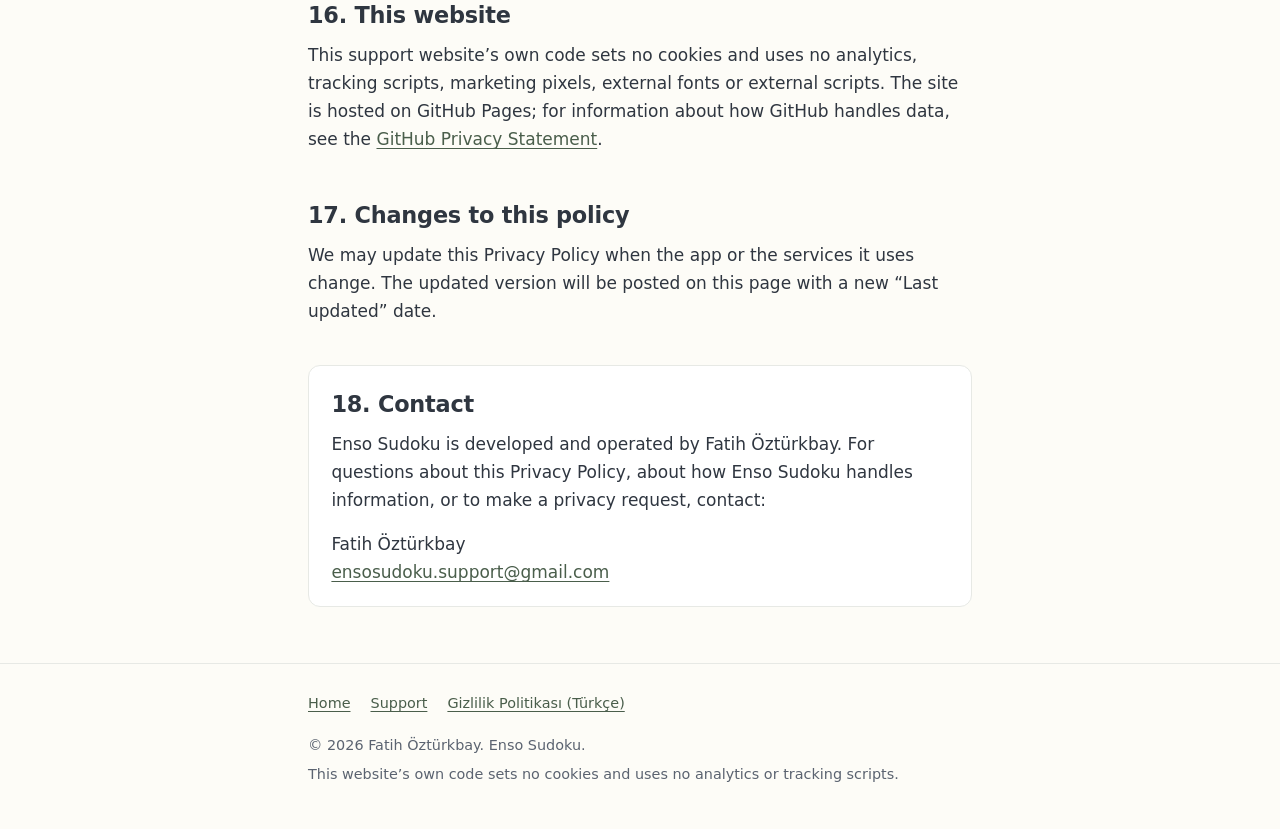
==== commit 9a5090c2: "fix: align privacy policy with live AdMob messages Co-Authored-By: Claude Opus 5.5 (1M context) <nor" ====
--- a/privacy/index.html
+++ b/privacy/index.html
@@ -30,7 +30,7 @@
   <main id="main">
     <div class="container">
       <h1>Privacy Policy</h1>
-      <p class="meta">Last updated: October 1, 2026</p>
+      <p class="meta">Last updated: October 9, 2026</p>
 
       <p>This Privacy Policy explains how the Enso Sudoku mobile game for iOS and Android (“Enso Sudoku” or “the app”) handles information. It covers the app itself and the third-party services built into it.</p>
       <p>Enso Sudoku is developed and operated by Fatih Öztürkbay. In this policy, “we” and “us” refer to the developer. You can reach us using the details under <a href="#contact">Contact</a>.</p>
@@ -129,7 +129,12 @@
 
       <section aria-labelledby="consent">
         <h2 id="consent">4. Consent and privacy choices</h2>
-        <p>Enso Sudoku integrates Google’s <strong>User Messaging Platform (UMP)</strong> to manage advertising consent and privacy choices. Each time the app starts, it checks with UMP whether a consent or privacy message applies to you. Depending on your region and applicable requirements, Google may present a consent message or other privacy choices — for example, under European privacy rules. Which messages are shown, and where, is determined through Google’s consent tools and may change over time.</p>
+        <p>Enso Sudoku integrates Google’s <strong>User Messaging Platform (UMP)</strong> to manage advertising consent and privacy choices. Each time the app starts, it checks with UMP whether a consent or privacy message applies to you. Enso Sudoku’s privacy messages are configured and published through Google’s consent tools:</p>
+        <ul>
+          <li><strong>European regions.</strong> For users in applicable European regions, such as the European Economic Area, the United Kingdom and Switzerland, Google UMP may present a European privacy and consent message, where you can consent, decline or manage your options.</li>
+          <li><strong>US states.</strong> For users in supported US states, Google UMP may present US state privacy choices, including an option to opt out of certain uses of your personal information for advertising. Privacy laws differ from state to state, and the choices offered may vary accordingly.</li>
+        </ul>
+        <p>Not every user sees a message. Whether a message is shown, and which one, depends on your region, applicable requirements, Google UMP’s determination for your device and your current consent status. Google’s consent tools may change these messages over time.</p>
         <p>Ad requests are governed by the app’s consent and readiness checks: the app does not request ads until Google’s consent tool indicates that ads may be requested.</p>
         <p>Where Google’s consent tool indicates that privacy options are required for you, the app shows <span class="path">Settings → Other → Privacy Choices</span>, where you can review or change your choices at any time.</p>
         <p>Your consent choices are stored on your device by Google’s consent tool and are shared with Google’s advertising services so that they can respect them.</p>
@@ -224,7 +229,7 @@
       <section aria-labelledby="choices">
         <h2 id="choices">15. Your choices</h2>
         <ul>
-          <li><strong>Advertising consent:</strong> where available, use <span class="path">Settings → Other → Privacy Choices</span> in the app.</li>
+          <li><strong>Advertising consent and privacy choices:</strong> where available, use <span class="path">Settings → Other → Privacy Choices</span> in the app.</li>
           <li><strong>Advertising ID (Android):</strong> you can reset or delete your advertising ID in your device’s settings (the exact location varies by device, often under Privacy → Ads).</li>
           <li><strong>Tracking (iOS):</strong> the app does not ask to track you. You can review tracking and Apple advertising settings in the iOS Settings app under Privacy &amp; Security.</li>
           <li><strong>Fewer ads:</strong> the optional Remove Ads purchase turns off banner ads and the full-screen ads shown between games. Rewarded ads are always optional.</li>
